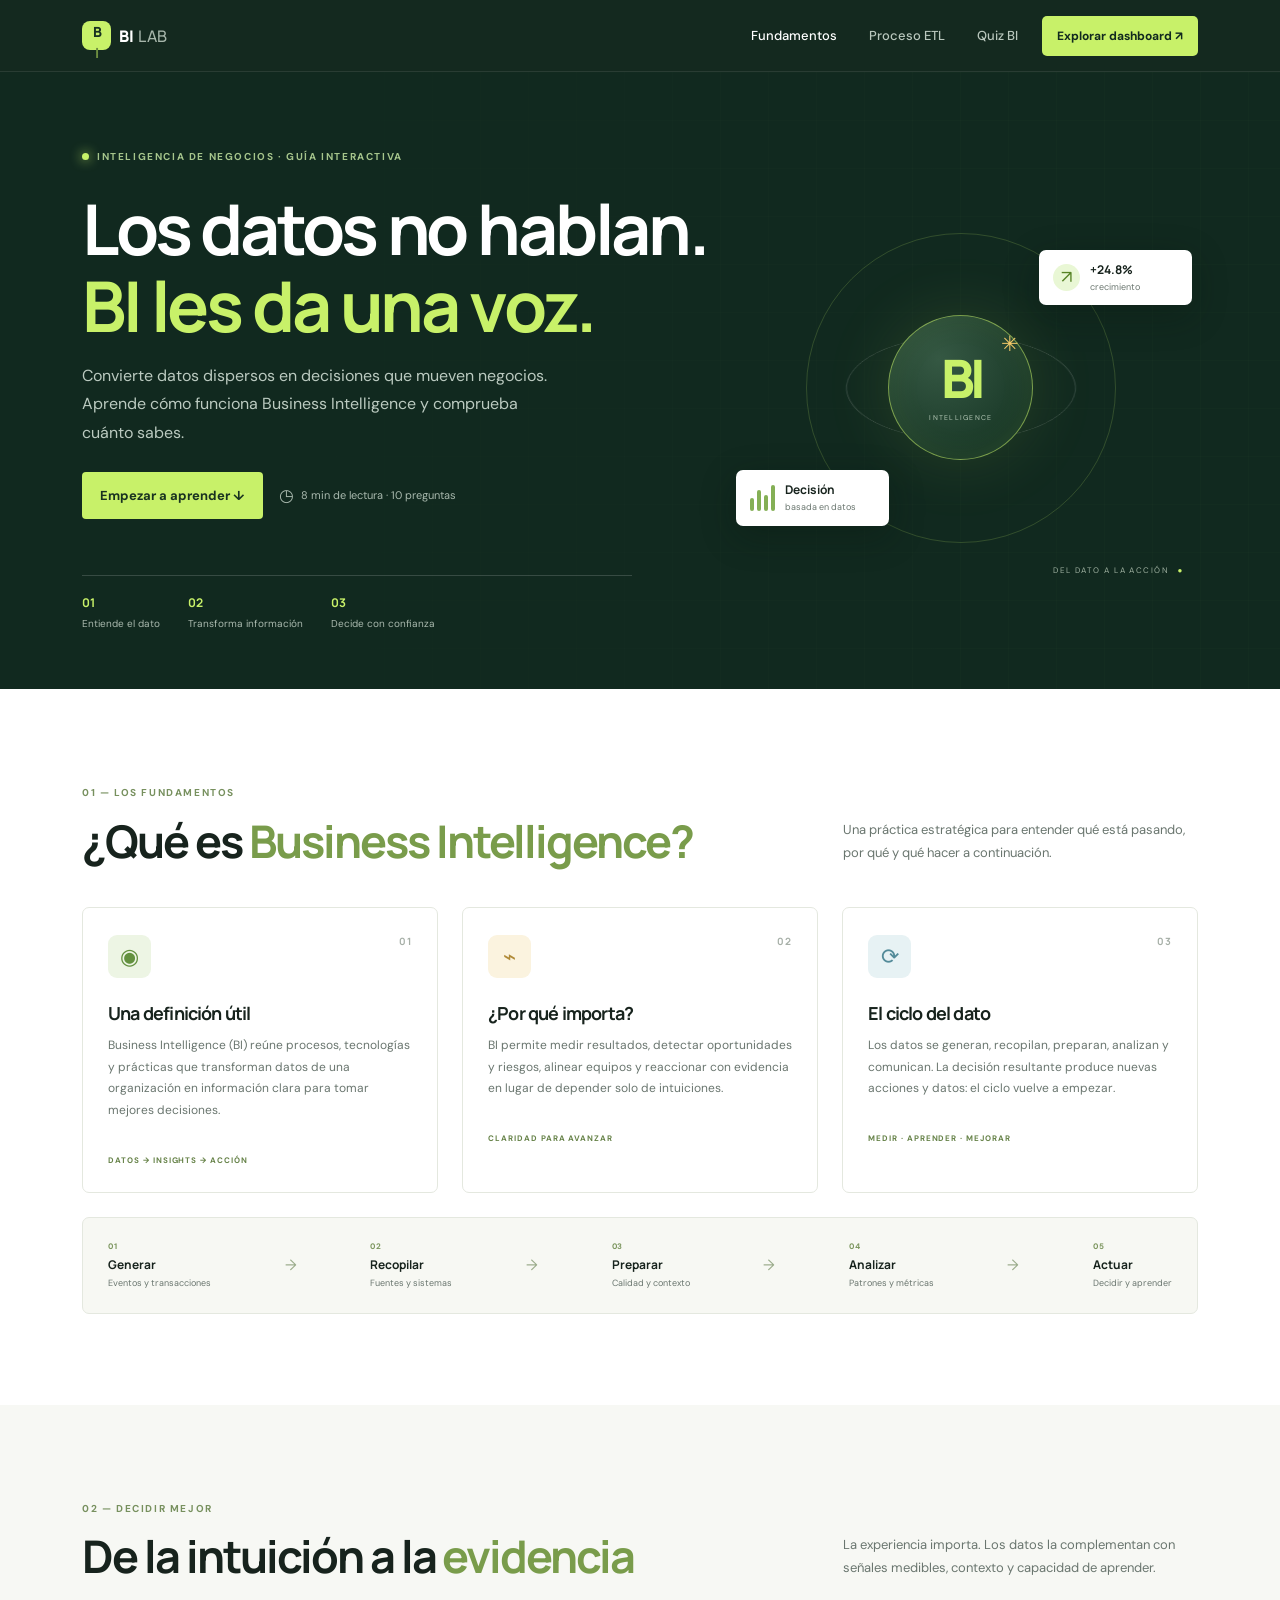
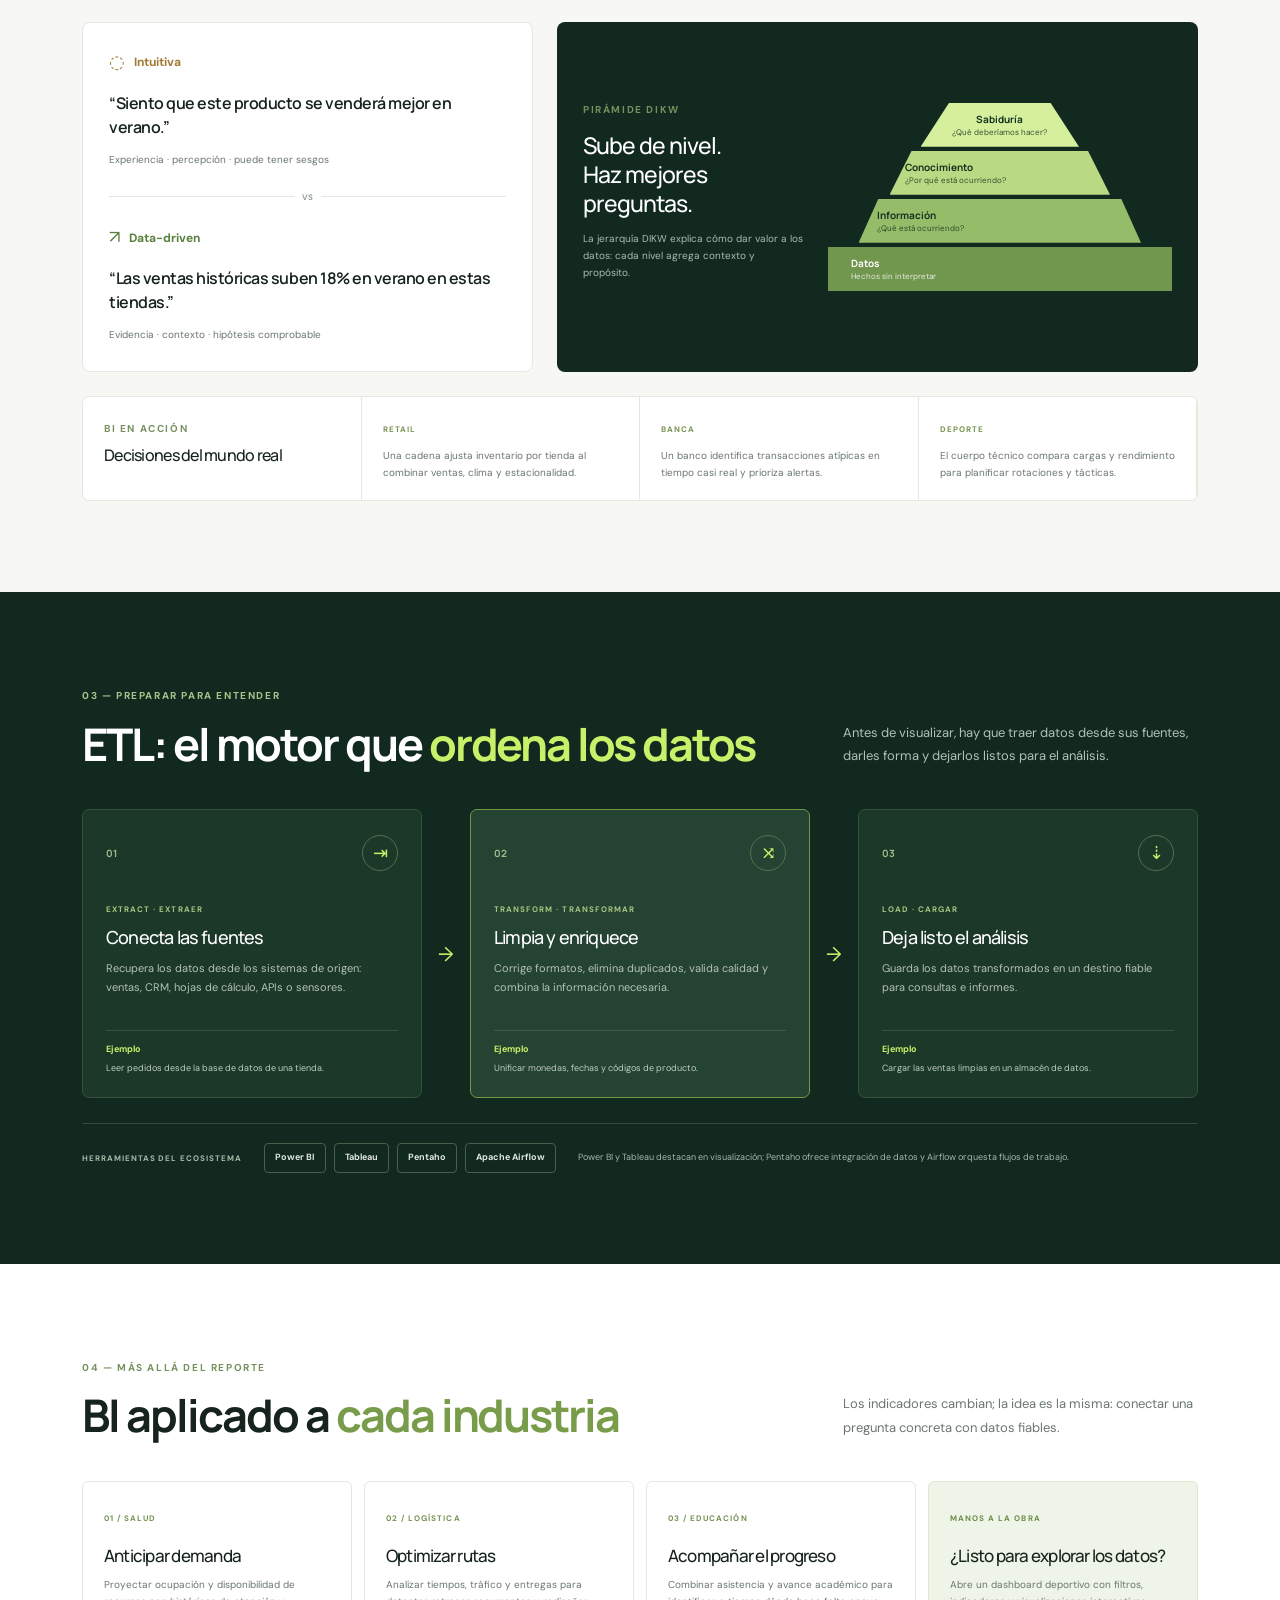
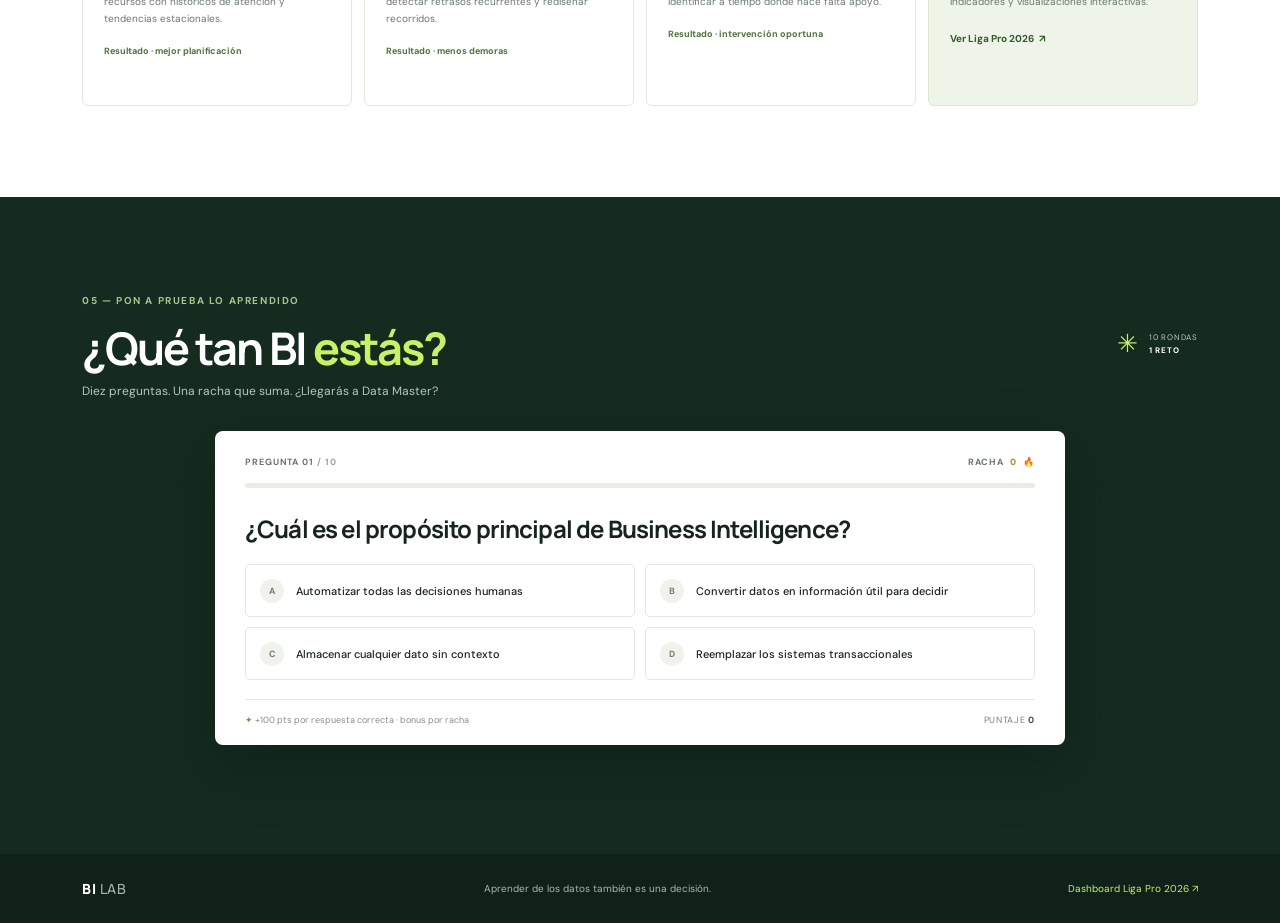
==== index.html @ dda9a50c "version 1 de mi sitio web sobre BI" ====
<!doctype html>
<html lang="es">
<head>
  <meta charset="utf-8">
  <meta name="viewport" content="width=device-width, initial-scale=1">
  <meta name="description" content="Aprende los fundamentos de Business Intelligence y pon a prueba tus conocimientos con un quiz interactivo.">
  <title>BI Lab | Aprende Business Intelligence</title>
  <link rel="preconnect" href="https://fonts.googleapis.com">
  <link rel="preconnect" href="https://fonts.gstatic.com" crossorigin>
  <link href="https://fonts.googleapis.com/css2?family=DM+Sans:wght@400;500;600;700&family=Manrope:wght@400;500;600;700;800&display=swap" rel="stylesheet">
  <link href="https://cdn.jsdelivr.net/npm/bootstrap@5.3.3/dist/css/bootstrap.min.css" rel="stylesheet">
  <link href="css/styles.css" rel="stylesheet">
</head>
<body>
  <nav class="navbar navbar-expand-lg navbar-dark site-nav sticky-top" aria-label="Navegación principal">
    <div class="container">
      <a class="navbar-brand d-flex align-items-center gap-2" href="index.html" aria-label="BI Lab, inicio">
        <span class="brand-mark" aria-hidden="true">B<span>I</span></span><span>BI<span class="brand-light"> LAB</span></span>
      </a>
      <button class="navbar-toggler" type="button" data-bs-toggle="collapse" data-bs-target="#mainNav" aria-controls="mainNav" aria-expanded="false" aria-label="Abrir menú">
        <span class="navbar-toggler-icon"></span>
      </button>
      <div class="collapse navbar-collapse" id="mainNav">
        <ul class="navbar-nav ms-auto align-items-lg-center gap-lg-3">
          <li class="nav-item"><a class="nav-link active" aria-current="page" href="index.html">Fundamentos</a></li>
          <li class="nav-item"><a class="nav-link" href="#etl">Proceso ETL</a></li>
          <li class="nav-item"><a class="nav-link" href="#quiz">Quiz BI</a></li>
          <li class="nav-item"><a class="btn btn-nav" href="dashboard.html">Explorar dashboard <span aria-hidden="true">↗</span></a></li>
        </ul>
      </div>
    </div>
  </nav>

  <main>
    <header class="hero-section">
      <div class="container hero-content">
        <div class="hero-copy">
          <span class="eyebrow"><span class="eyebrow-dot"></span> INTELIGENCIA DE NEGOCIOS · GUÍA INTERACTIVA</span>
          <h1>Los datos no hablan.<br><span>BI les da una voz.</span></h1>
          <p class="hero-lead">Convierte datos dispersos en decisiones que mueven negocios. Aprende cómo funciona Business Intelligence y comprueba cuánto sabes.</p>
          <div class="d-flex flex-wrap gap-3 align-items-center mt-4">
            <a class="btn btn-lime btn-lg" href="#fundamentos">Empezar a aprender <span aria-hidden="true">↓</span></a>
            <span class="hero-note"><span aria-hidden="true">◷</span> 8 min de lectura · 10 preguntas</span>
          </div>
          <div class="hero-stats">
            <div><strong>01</strong><span>Entiende el dato</span></div>
            <div><strong>02</strong><span>Transforma información</span></div>
            <div><strong>03</strong><span>Decide con confianza</span></div>
          </div>
        </div>
        <div class="hero-visual" aria-label="Ilustración abstracta de datos convirtiéndose en conocimiento">
          <div class="visual-orbit orbit-one"></div><div class="visual-orbit orbit-two"></div>
          <div class="visual-core"><span class="core-spark" aria-hidden="true">✳</span><strong>BI</strong><small>INTELLIGENCE</small></div>
          <div class="floating-card float-top"><span class="mini-icon">↗</span><span><b>+24.8%</b><small>crecimiento</small></span></div>
          <div class="floating-card float-bottom"><span class="signal-bars" aria-hidden="true"><i></i><i></i><i></i><i></i></span><span><b>Decisión</b><small>basada en datos</small></span></div>
          <div class="visual-caption">DEL DATO A LA ACCIÓN <span>●</span></div>
        </div>
      </div>
      <div class="hero-grid" aria-hidden="true"></div>
    </header>

    <section class="section-pad" id="fundamentos">
      <div class="container">
        <div class="section-heading">
          <div><span class="eyebrow eyebrow-dark">01 — LOS FUNDAMENTOS</span><h2>¿Qué es <span>Business Intelligence?</span></h2></div>
          <p>Una práctica estratégica para entender qué está pasando, por qué y qué hacer a continuación.</p>
        </div>
        <div class="row g-4">
          <div class="col-md-6 col-lg-4"><article class="concept-card h-100"><div class="card-number">01</div><div class="concept-icon icon-green" aria-hidden="true">◉</div><h3>Una definición útil</h3><p>Business Intelligence (BI) reúne procesos, tecnologías y prácticas que transforman datos de una organización en información clara para tomar mejores decisiones.</p><span class="card-foot">DATOS → INSIGHTS → ACCIÓN</span></article></div>
          <div class="col-md-6 col-lg-4"><article class="concept-card h-100"><div class="card-number">02</div><div class="concept-icon icon-gold" aria-hidden="true">⌁</div><h3>¿Por qué importa?</h3><p>BI permite medir resultados, detectar oportunidades y riesgos, alinear equipos y reaccionar con evidencia en lugar de depender solo de intuiciones.</p><span class="card-foot">CLARIDAD PARA AVANZAR</span></article></div>
          <div class="col-md-6 col-lg-4"><article class="concept-card h-100"><div class="card-number">03</div><div class="concept-icon icon-blue" aria-hidden="true">⟳</div><h3>El ciclo del dato</h3><p>Los datos se generan, recopilan, preparan, analizan y comunican. La decisión resultante produce nuevas acciones y datos: el ciclo vuelve a empezar.</p><span class="card-foot">MEDIR · APRENDER · MEJORAR</span></article></div>
        </div>
        <div class="data-cycle mt-4" aria-label="Ciclo de vida del dato: generar, recopilar, preparar, analizar, comunicar y actuar">
          <div class="cycle-step"><span>01</span><b>Generar</b><small>Eventos y transacciones</small></div><i aria-hidden="true">→</i>
          <div class="cycle-step"><span>02</span><b>Recopilar</b><small>Fuentes y sistemas</small></div><i aria-hidden="true">→</i>
          <div class="cycle-step"><span>03</span><b>Preparar</b><small>Calidad y contexto</small></div><i aria-hidden="true">→</i>
          <div class="cycle-step"><span>04</span><b>Analizar</b><small>Patrones y métricas</small></div><i aria-hidden="true">→</i>
          <div class="cycle-step"><span>05</span><b>Actuar</b><small>Decidir y aprender</small></div>
        </div>
      </div>
    </section>

    <section class="decision-section section-pad" id="decisiones">
      <div class="container">
        <div class="section-heading">
          <div><span class="eyebrow eyebrow-dark">02 — DECIDIR MEJOR</span><h2>De la intuición a la <span>evidencia</span></h2></div>
          <p>La experiencia importa. Los datos la complementan con señales medibles, contexto y capacidad de aprender.</p>
        </div>
        <div class="row g-4 align-items-stretch">
          <div class="col-lg-5">
            <article class="comparison-card h-100">
              <div class="comparison-row intuition"><div class="comparison-label"><span aria-hidden="true">◌</span><b>Intuitiva</b></div><p>“Siento que este producto se venderá mejor en verano.”</p><small>Experiencia · percepción · puede tener sesgos</small></div>
              <div class="comparison-divider"><span>VS</span></div>
              <div class="comparison-row driven"><div class="comparison-label"><span aria-hidden="true">↗</span><b>Data-driven</b></div><p>“Las ventas históricas suben 18% en verano en estas tiendas.”</p><small>Evidencia · contexto · hipótesis comprobable</small></div>
            </article>
          </div>
          <div class="col-lg-7">
            <article class="dikw-card h-100">
              <div class="dikw-intro"><div><span class="eyebrow eyebrow-dark">PIRÁMIDE DIKW</span><h3>Sube de nivel.<br>Haz mejores preguntas.</h3></div><p>La jerarquía DIKW explica cómo dar valor a los datos: cada nivel agrega contexto y propósito.</p></div>
              <div class="dikw-pyramid" aria-label="Pirámide DIKW: datos, información, conocimiento y sabiduría">
                <div class="pyramid-level level-wisdom"><b>Sabiduría</b><span>¿Qué deberíamos hacer?</span></div>
                <div class="pyramid-level level-knowledge"><b>Conocimiento</b><span>¿Por qué está ocurriendo?</span></div>
                <div class="pyramid-level level-information"><b>Información</b><span>¿Qué está ocurriendo?</span></div>
                <div class="pyramid-level level-data"><b>Datos</b><span>Hechos sin interpretar</span></div>
              </div>
            </article>
          </div>
        </div>
        <div class="examples-strip mt-4">
          <div class="example-title"><span class="eyebrow eyebrow-dark">BI EN ACCIÓN</span><h3>Decisiones del mundo real</h3></div>
          <article><span class="example-tag">RETAIL</span><p>Una cadena ajusta inventario por tienda al combinar ventas, clima y estacionalidad.</p></article>
          <article><span class="example-tag">BANCA</span><p>Un banco identifica transacciones atípicas en tiempo casi real y prioriza alertas.</p></article>
          <article><span class="example-tag">DEPORTE</span><p>El cuerpo técnico compara cargas y rendimiento para planificar rotaciones y tácticas.</p></article>
        </div>
      </div>
    </section>

    <section class="etl-section section-pad" id="etl">
      <div class="container">
        <div class="section-heading">
          <div><span class="eyebrow">03 — PREPARAR PARA ENTENDER</span><h2>ETL: el motor que <span>ordena los datos</span></h2></div>
          <p>Antes de visualizar, hay que traer datos desde sus fuentes, darles forma y dejarlos listos para el análisis.</p>
        </div>
        <div class="etl-flow" aria-label="Diagrama del proceso ETL: extraer, transformar y cargar">
          <article class="etl-card"><div class="etl-top"><span class="etl-index">01</span><span class="etl-symbol" aria-hidden="true">⇥</span></div><span class="etl-kicker">EXTRACT · EXTRAER</span><h3>Conecta las fuentes</h3><p>Recupera los datos desde los sistemas de origen: ventas, CRM, hojas de cálculo, APIs o sensores.</p><div class="etl-example"><b>Ejemplo</b><span>Leer pedidos desde la base de datos de una tienda.</span></div></article>
          <div class="etl-arrow" aria-hidden="true">→</div>
          <article class="etl-card etl-highlight"><div class="etl-top"><span class="etl-index">02</span><span class="etl-symbol" aria-hidden="true">⤨</span></div><span class="etl-kicker">TRANSFORM · TRANSFORMAR</span><h3>Limpia y enriquece</h3><p>Corrige formatos, elimina duplicados, valida calidad y combina la información necesaria.</p><div class="etl-example"><b>Ejemplo</b><span>Unificar monedas, fechas y códigos de producto.</span></div></article>
          <div class="etl-arrow" aria-hidden="true">→</div>
          <article class="etl-card"><div class="etl-top"><span class="etl-index">03</span><span class="etl-symbol" aria-hidden="true">⇣</span></div><span class="etl-kicker">LOAD · CARGAR</span><h3>Deja listo el análisis</h3><p>Guarda los datos transformados en un destino fiable para consultas e informes.</p><div class="etl-example"><b>Ejemplo</b><span>Cargar las ventas limpias en un almacén de datos.</span></div></article>
        </div>
        <div class="etl-tools"><span>HERRAMIENTAS DEL ECOSISTEMA</span><div><b>Power BI</b><b>Tableau</b><b>Pentaho</b><b>Apache Airflow</b></div><small>Power BI y Tableau destacan en visualización; Pentaho ofrece integración de datos y Airflow orquesta flujos de trabajo.</small></div>
      </div>
    </section>

    <section class="industry-section section-pad">
      <div class="container">
        <div class="section-heading">
          <div><span class="eyebrow eyebrow-dark">04 — MÁS ALLÁ DEL REPORTE</span><h2>BI aplicado a <span>cada industria</span></h2></div>
          <p>Los indicadores cambian; la idea es la misma: conectar una pregunta concreta con datos fiables.</p>
        </div>
        <div class="industry-grid">
          <article class="industry-card"><span>01 / SALUD</span><h3>Anticipar demanda</h3><p>Proyectar ocupación y disponibilidad de recursos con históricos de atención y tendencias estacionales.</p><b>Resultado · mejor planificación</b></article>
          <article class="industry-card"><span>02 / LOGÍSTICA</span><h3>Optimizar rutas</h3><p>Analizar tiempos, tráfico y entregas para detectar retrasos recurrentes y rediseñar recorridos.</p><b>Resultado · menos demoras</b></article>
          <article class="industry-card"><span>03 / EDUCACIÓN</span><h3>Acompañar el progreso</h3><p>Combinar asistencia y avance académico para identificar a tiempo dónde hace falta apoyo.</p><b>Resultado · intervención oportuna</b></article>
          <article class="industry-card industry-cta"><span>MANOS A LA OBRA</span><h3>¿Listo para explorar los datos?</h3><p>Abre un dashboard deportivo con filtros, indicadores y visualizaciones interactivas.</p><a href="dashboard.html">Ver Liga Pro 2026 <span aria-hidden="true">↗</span></a></article>
        </div>
      </div>
    </section>

    <section class="quiz-section section-pad" id="quiz">
      <div class="container">
        <div class="quiz-heading">
          <div><span class="eyebrow">05 — PON A PRUEBA LO APRENDIDO</span><h2>¿Qué tan BI <span>estás?</span></h2><p>Diez preguntas. Una racha que suma. ¿Llegarás a Data Master?</p></div>
          <div class="quiz-meta"><span class="quiz-meta-icon" aria-hidden="true">✳</span><span>10 RONDAS<br><b>1 RETO</b></span></div>
        </div>
        <div class="quiz-shell">
          <div class="quiz-topline"><span id="quiz-step-label">PREGUNTA 01 <span>/ 10</span></span><span class="streak-label" aria-live="polite">RACHA <b id="streak-count">0</b> <span aria-hidden="true">🔥</span></span></div>
          <div class="progress quiz-progress" role="progressbar" aria-label="Progreso del cuestionario" aria-valuemin="0" aria-valuemax="10" aria-valuenow="0"><div id="quiz-progress-bar" class="progress-bar"></div></div>
          <div id="quiz-stage" aria-live="polite"></div>
          <div id="quiz-feedback" class="quiz-feedback" aria-live="polite"></div>
          <div class="quiz-footer"><span><span aria-hidden="true">✦</span> +100 pts por respuesta correcta · bonus por racha</span><span id="quiz-score">PUNTAJE <b>0</b></span></div>
        </div>
        <div class="best-score" id="best-score" aria-live="polite"></div>
      </div>
    </section>
  </main>

  <footer class="site-footer"><div class="container d-flex flex-column flex-md-row justify-content-between align-items-md-center gap-3"><a class="footer-brand" href="index.html">BI<span> LAB</span></a><p>Aprender de los datos también es una decisión.</p><a href="dashboard.html">Dashboard Liga Pro 2026 <span aria-hidden="true">↗</span></a></div></footer>
  <script src="https://cdn.jsdelivr.net/npm/bootstrap@5.3.3/dist/js/bootstrap.bundle.min.js"></script>
  <script src="js/quiz.js"></script>
</body>
</html>
---- css/styles.css ----
:root{--ink:#17231d;--muted:#6a766f;--paper:#f7f8f3;--lime:#c8f169;--green:#1c4934;--green-dark:#11291f;--gold:#eabf65;--blue:#80b7c4;--line:#e4e8df;--font-head:"Manrope",sans-serif;--font-body:"DM Sans",sans-serif}
*{box-sizing:border-box}
html{scroll-behavior:smooth;scroll-padding-top:82px}
body{font-family:var(--font-body);color:var(--ink);background:#fff;font-size:15px}
h1,h2,h3,h4,.navbar-brand{font-family:var(--font-head);letter-spacing:-.045em}
a{color:inherit}
.site-nav{background:#14291f;min-height:72px;border-bottom:1px solid rgba(255,255,255,.09)}
.navbar-brand{font-weight:800;font-size:16px;letter-spacing:.025em;color:#fff!important}
.brand-light,.footer-brand span{color:#a6b5aa;font-weight:500}
.brand-mark{height:29px;width:29px;background:var(--lime);color:#183321;display:inline-grid;place-items:center;border-radius:8px;font-weight:800;font-size:14px;letter-spacing:-.08em}
.brand-mark span{color:#6d8d40}
.navbar-nav .nav-link{color:#b9c7bd;font-size:13px;font-weight:500}
.navbar-nav .nav-link:hover,.navbar-nav .nav-link.active{color:#fff}
.btn-nav{color:var(--green-dark);background:var(--lime);font-size:12px;font-weight:700;border-radius:5px;padding:10px 14px}
.btn-nav:hover,.btn-lime:hover{background:#d5fa89;color:var(--green-dark)}
.hero-section{position:relative;overflow:hidden;background:var(--green-dark);color:#fff;min-height:590px;display:flex;align-items:center}
.hero-grid{position:absolute;inset:0;opacity:.2;background-image:linear-gradient(rgba(198,237,143,.08) 1px,transparent 1px),linear-gradient(90deg,rgba(198,237,143,.08) 1px,transparent 1px);background-size:48px 48px;mask-image:linear-gradient(90deg,transparent 10%,#000 75%)}
.hero-content{position:relative;z-index:1;display:grid;grid-template-columns:1.15fr .85fr;align-items:center;padding-top:72px;padding-bottom:58px}
.hero-copy{max-width:650px}.eyebrow{font-size:10px;letter-spacing:.16em;font-weight:700;color:#a6c58c;display:inline-flex;align-items:center;gap:8px}
.eyebrow-dot{width:7px;height:7px;border-radius:50%;background:var(--lime);box-shadow:0 0 12px var(--lime)}
.hero-copy h1{font-size:clamp(42px,5.6vw,70px);line-height:1.1;font-weight:700;margin:23px 0 18px}
.hero-copy h1 span,.section-heading h2 span,.quiz-heading h2 span{color:var(--lime)}
.hero-lead{color:#bbcac0;line-height:1.8;max-width:490px;font-size:16px}
.btn-lime{background:var(--lime);color:#193220;font-weight:700;border:0;border-radius:4px;font-size:13px;padding:14px 18px}
.hero-note{font-size:11px;color:#a9b9ae}.hero-note span{font-size:17px;vertical-align:middle;margin-right:4px}
.hero-stats{display:flex;gap:28px;margin-top:56px;padding-top:18px;border-top:1px solid rgba(255,255,255,.16);max-width:550px}
.hero-stats div{display:flex;flex-direction:column;gap:5px}.hero-stats strong{font:700 12px var(--font-head);color:var(--lime)}.hero-stats span{font-size:10px;color:#aab9ae}
.hero-visual{height:390px;position:relative;display:grid;place-items:center}
.visual-orbit{position:absolute;border:1px solid rgba(198,241,105,.18);border-radius:50%;width:310px;height:310px}
.orbit-two{width:230px;height:230px;border-color:rgba(255,255,255,.16);transform:rotateX(63deg) rotate(-25deg)}
.visual-core{width:145px;height:145px;border-radius:50%;background:radial-gradient(circle at 35% 30%,#355843,#1a3928 72%);border:1px solid rgba(200,241,105,.55);box-shadow:0 0 70px rgba(200,241,105,.12),inset 0 0 32px rgba(200,241,105,.08);display:flex;flex-direction:column;align-items:center;justify-content:center;position:relative}
.visual-core strong{font:800 53px var(--font-head);letter-spacing:-.1em;color:var(--lime);line-height:1}
.visual-core small{font-size:7px;letter-spacing:.18em;color:#b5c9b7;margin-top:8px}
.core-spark{position:absolute;font-size:21px;color:#f4ca69;right:13px;top:13px}
.floating-card{position:absolute;z-index:1;background:#fff;color:var(--ink);padding:11px 14px;border-radius:7px;display:flex;align-items:center;gap:10px;box-shadow:0 10px 35px #09170f55;min-width:153px}
.float-top{top:57px;right:6px}.float-bottom{bottom:57px;left:12px}.floating-card b,.floating-card small{display:block}.floating-card b{font:700 12px var(--font-head)}.floating-card small{font-size:9px;color:var(--muted);margin-top:3px}
.mini-icon{width:27px;height:27px;border-radius:50%;background:#e9f7d5;color:#568325;display:grid;place-items:center;font-size:18px}.signal-bars{display:flex;height:26px;align-items:end;gap:3px}.signal-bars i{width:4px;border-radius:2px;background:#84af55;height:50%}.signal-bars i:nth-child(2){height:80%}.signal-bars i:nth-child(3){height:60%}.signal-bars i:nth-child(4){height:100%}
.visual-caption{position:absolute;bottom:7px;right:3%;font-size:8px;letter-spacing:.18em;color:#9daf9f}.visual-caption span{color:var(--lime);margin-left:5px}
.section-pad{padding:91px 0}
.section-heading{display:flex;justify-content:space-between;align-items:end;gap:25px;margin-bottom:39px}
.eyebrow-dark{color:#77905e}
.section-heading h2,.quiz-heading h2{font-size:clamp(31px,4vw,45px);font-weight:700;line-height:1.17;margin:12px 0 0}
.section-heading h2 span{color:#799c4b}
.section-heading>p{color:var(--muted);font-size:13px;line-height:1.8;max-width:355px;margin:0 0 3px}
.concept-card{position:relative;padding:27px 25px 23px;border:1px solid var(--line);border-radius:7px;background:#fff;transition:transform .2s,box-shadow .2s}
.concept-card:hover{transform:translateY(-3px);box-shadow:0 14px 32px #2435230d}
.card-number{position:absolute;top:26px;right:25px;font:700 10px var(--font-head);color:#a6afa7;letter-spacing:.08em}
.concept-icon{display:grid;place-items:center;width:43px;height:43px;border-radius:9px;font-size:22px;margin-bottom:25px}
.icon-green{background:#edf5e4;color:#63913f}.icon-gold{background:#fbf3df;color:#b08a38}.icon-blue{background:#e7f2f4;color:#538b99}
.concept-card h3{font-size:18px;font-weight:700;margin-bottom:11px}.concept-card p{font-size:12px;color:var(--muted);line-height:1.8;margin:0 0 25px}
.card-foot{font-size:8px;letter-spacing:.12em;font-weight:700;color:#668248}
.data-cycle{display:flex;align-items:center;justify-content:space-between;padding:22px 25px;background:var(--paper);border:1px solid var(--line);border-radius:7px;gap:10px}
.cycle-step{display:flex;flex-direction:column;gap:4px}.cycle-step span{font-size:8px;letter-spacing:.12em;color:#7b955d;font-weight:700}.cycle-step b{font:700 12px var(--font-head)}.cycle-step small{font-size:9px;color:var(--muted)}.data-cycle>i{font-style:normal;color:#9aab8a}
.decision-section{background:#f7f8f4}
.comparison-card{border-radius:8px;background:#fff;border:1px solid var(--line);padding:26px}
.comparison-row p{font:600 16px/1.5 var(--font-head);letter-spacing:-.03em;margin:15px 0 8px}
.comparison-row small{font-size:10px;color:var(--muted)}
.comparison-label{display:flex;gap:9px;align-items:center;font-size:12px}.comparison-label span{font-size:18px}.intuition .comparison-label{color:#a17b34}.driven .comparison-label{color:#59813d}
.comparison-divider{height:1px;background:var(--line);position:relative;margin:27px 0}.comparison-divider span{position:absolute;left:50%;top:50%;transform:translate(-50%,-50%);padding:5px 8px;background:#fff;color:#939e94;font-size:8px;font-weight:700}
.dikw-card{padding:26px;background:var(--green-dark);color:#fff;border-radius:8px;display:grid;grid-template-columns:.8fr 1.2fr;gap:15px;align-items:center}
.dikw-intro h3{font-size:23px;line-height:1.25;margin:12px 0}.dikw-intro p{font-size:10px;line-height:1.7;color:#adbbb0;max-width:220px}
.dikw-pyramid{display:flex;flex-direction:column;align-items:center;gap:4px}
.pyramid-level{height:44px;display:flex;flex-direction:column;justify-content:center;padding-left:14px;color:#183121;position:relative;overflow:hidden}
.pyramid-level b{font:700 10px var(--font-head)}.pyramid-level span{font-size:8px;opacity:.82}
.level-wisdom{width:46%;background:#d5ef9c;clip-path:polygon(18% 0,82% 0,100% 100%,0 100%);padding-left:0;text-align:center}
.level-knowledge{width:64%;background:#b9d982;clip-path:polygon(10% 0,90% 0,100% 100%,0 100%);padding-left:15px}
.level-information{width:82%;background:#95bd69;clip-path:polygon(7% 0,93% 0,100% 100%,0 100%);padding-left:18px}
.level-data{width:100%;background:#71964e;padding-left:23px;color:#fff}
.examples-strip{display:grid;grid-template-columns:1fr 1fr 1fr 1fr;background:#fff;border:1px solid var(--line);border-radius:7px;overflow:hidden}
.example-title,.examples-strip article{padding:19px 21px;border-right:1px solid var(--line)}.example-title h3{font-size:16px;margin:8px 0 0}
.example-tag{font-size:8px;letter-spacing:.13em;font-weight:700;color:#78934f}.examples-strip article p{font-size:10px;line-height:1.65;color:var(--muted);margin:10px 0 0}
.etl-section{background:var(--green-dark);color:#fff}.etl-section .section-heading>p{color:#b2c0b6}.etl-section .section-heading h2 span{color:var(--lime)}
.etl-flow{display:grid;grid-template-columns:1fr auto 1fr auto 1fr;align-items:center;gap:16px}
.etl-card{padding:25px 23px 22px;background:#1b3828;border:1px solid #36513b;border-radius:7px;min-height:283px}
.etl-highlight{background:#244332;border-color:#769746}.etl-top{display:flex;justify-content:space-between;align-items:center;margin-bottom:25px}.etl-index{font:700 10px var(--font-head);color:#a4bc8e}.etl-symbol{width:36px;height:36px;border:1px solid #58704f;border-radius:50%;display:grid;place-items:center;color:var(--lime);font-size:18px}
.etl-kicker{font-size:8px;letter-spacing:.13em;color:#a8c681;font-weight:700}.etl-card h3{font-size:18px;margin:8px 0 11px}.etl-card p{font-size:11px;line-height:1.7;color:#b4c1b7;min-height:55px}.etl-example{display:flex;flex-direction:column;gap:5px;padding-top:12px;border-top:1px solid #ffffff20;font-size:9px;color:#c0cdc2}.etl-example b{color:var(--lime)}
.etl-arrow{color:var(--lime);font-size:20px}.etl-tools{margin-top:25px;border-top:1px solid #ffffff26;padding-top:19px;display:flex;align-items:center;gap:22px;flex-wrap:wrap}.etl-tools>span{font-size:8px;letter-spacing:.12em;color:#a8bcaa;font-weight:700}.etl-tools div{display:flex;gap:8px;flex-wrap:wrap}.etl-tools b{font-size:9px;padding:7px 10px;border:1px solid #47604c;border-radius:4px;color:#e1e9df}.etl-tools small{font-size:9px;color:#a8b7aa}
.industry-section{background:#fff}
.industry-grid{display:grid;grid-template-columns:repeat(4,1fr);gap:12px}
.industry-card{padding:23px 21px;border:1px solid var(--line);border-radius:6px;min-height:225px}
.industry-card>span{font-size:8px;letter-spacing:.13em;font-weight:700;color:#779254}.industry-card h3{font-size:17px;margin:18px 0 10px}.industry-card p{font-size:10px;line-height:1.7;color:var(--muted)}.industry-card>b{font-size:9px;color:#50723a;display:block;margin-top:18px}
.industry-cta{background:#eef4e7;border-color:#dce8cf}.industry-cta>span{color:#6c8d48}.industry-cta a{font-size:10px;font-weight:700;color:#355a2c;text-decoration:none}.industry-cta a span{margin-left:3px}
.quiz-section{background:#152b20;color:#fff}
.quiz-heading{display:flex;justify-content:space-between;align-items:center;margin-bottom:31px}.quiz-heading h2{margin:11px 0 8px}.quiz-heading p{font-size:12px;color:#b7c6bc;margin:0}.quiz-meta{display:flex;align-items:center;gap:10px;color:#b9c8bd;font-size:8px;letter-spacing:.1em;line-height:1.6}.quiz-meta b{color:#fff}.quiz-meta-icon{font-size:25px;color:var(--lime)}
.quiz-shell{background:#fff;color:var(--ink);max-width:850px;margin:auto;padding:25px 30px 17px;border-radius:8px;box-shadow:0 20px 60px #07180f55}
.quiz-topline{display:flex;justify-content:space-between;align-items:center;font-size:9px;letter-spacing:.1em;font-weight:700;color:#68766a}.quiz-topline>span:first-child span{color:#9ba59d}
.streak-label{display:flex;gap:6px;align-items:center}.streak-label b{color:#bc8a2d}.streak-pop{animation:streak-pop .35s ease}
.quiz-progress{height:5px;margin:13px 0 25px;background:#e9eee5;border-radius:6px}.quiz-progress .progress-bar{background:#83a957;transition:width .5s ease}
.question-text{font:700 clamp(19px,3vw,24px)/1.35 var(--font-head);letter-spacing:-.035em;margin-bottom:19px}
.quiz-options{display:grid;grid-template-columns:1fr 1fr;gap:10px}
.quiz-option{display:flex;align-items:center;gap:12px;text-align:left;padding:13px 14px;border:1px solid #e2e8df;border-radius:5px;background:#fff;color:var(--ink);font:500 11px var(--font-body);transition:all .18s;min-height:53px}
.quiz-option:hover:not(:disabled){border-color:#92b36d;background:#f7faef}.option-letter{height:24px;width:24px;flex:none;border-radius:50%;display:grid;place-items:center;background:#f0f3ed;color:#708069;font-size:9px;font-weight:700}
.quiz-option.correct{border-color:#6da457;background:#edf7e7;color:#315d31}.quiz-option.correct .option-letter{background:#d8edcc;color:#426e39}.quiz-option.incorrect{border-color:#d67872;background:#fff1ef;color:#8e3833}.quiz-option.incorrect .option-letter{background:#f7deda;color:#9d4e45}.quiz-option:disabled{cursor:default}
.quiz-feedback{min-height:0;margin-top:0;font-size:11px;line-height:1.55}.quiz-feedback:not(:empty){padding:11px 13px;margin-top:15px;border-radius:4px;background:#eff6e9;color:#426438}.quiz-feedback.is-wrong{background:#fff1ef;color:#91453e}.quiz-feedback strong{font-weight:700}
.quiz-footer{border-top:1px solid var(--line);margin-top:19px;padding-top:14px;display:flex;justify-content:space-between;gap:12px;font-size:9px;color:#859087}.quiz-footer>span:first-child span{color:#78994d}.quiz-footer #quiz-score{letter-spacing:.08em;color:#768076}.quiz-footer #quiz-score b{color:#34583b}
.best-score{text-align:center;color:#b8c6ba;font-size:10px;margin-top:18px}.best-score strong{color:var(--lime)}
.quiz-result{text-align:center;padding:18px 0 22px}.result-mark{width:70px;height:70px;border-radius:50%;display:grid;place-items:center;margin:0 auto 16px;background:#eff6e9;color:#688b42;font:800 26px var(--font-head)}.quiz-result h3{font-size:26px;margin-bottom:7px}.quiz-result p{font-size:12px;color:var(--muted)}.result-points{font:800 43px var(--font-head);color:#547b39;margin:15px 0 2px}.result-badge{display:inline-block;background:#eff5e8;color:#4c7033;font-size:10px;font-weight:700;padding:8px 13px;border-radius:20px;margin:8px 0 19px}.retry-button{border:0;background:#1b4933;color:#fff;padding:12px 18px;border-radius:4px;font-size:11px;font-weight:700}.retry-button:hover{background:#2b6244}
@keyframes streak-pop{50%{transform:scale(1.35);color:#f0a832}}
.site-footer{background:#0f2118;color:#aab8ae;padding:25px 0;font-size:10px}.footer-brand{font:800 14px var(--font-head);letter-spacing:.04em;text-decoration:none;color:#fff}.site-footer p{margin:0}.site-footer a:last-child{text-decoration:none;color:var(--lime)}
@media(max-width:991.98px){.hero-content{grid-template-columns:1.1fr .9fr}.hero-visual{transform:scale(.9)}.etl-flow{gap:9px}.etl-card{padding:20px 16px}.industry-grid{grid-template-columns:repeat(2,1fr)}}
@media(max-width:767.98px){.hero-section{min-height:unset}.hero-content{grid-template-columns:1fr;padding-top:65px;padding-bottom:30px}.hero-visual{height:300px;transform:scale(.85);margin-top:5px}.hero-stats{margin-top:35px;gap:18px}.hero-stats span{max-width:88px;line-height:1.5}.section-pad{padding:65px 0}.section-heading{display:block;margin-bottom:27px}.section-heading>p{margin-top:14px}.data-cycle{flex-wrap:wrap;justify-content:flex-start;gap:14px;padding:18px}.cycle-step{width:27%}.data-cycle>i{display:none}.dikw-card{grid-template-columns:1fr}.dikw-intro p{max-width:none}.dikw-pyramid{padding:8px 0}.examples-strip{grid-template-columns:1fr 1fr}.example-title,.examples-strip article{border-bottom:1px solid var(--line)}.etl-flow{grid-template-columns:1fr}.etl-card{min-height:unset}.etl-card p{min-height:unset}.etl-arrow{transform:rotate(90deg);justify-self:center}.etl-tools{align-items:flex-start;flex-direction:column;gap:12px}.quiz-shell{padding:22px 18px 15px}.quiz-options{grid-template-columns:1fr}.quiz-footer{font-size:8px}.quiz-heading{align-items:flex-start}.quiz-meta{padding-top:4px}}
@media(max-width:480px){.hero-copy h1{font-size:43px}.hero-stats{gap:13px}.hero-stats span{font-size:9px}.hero-visual{margin-left:-10px;margin-right:-10px;transform:scale(.78)}.industry-grid{grid-template-columns:1fr}.industry-card{min-height:unset}.examples-strip{grid-template-columns:1fr}.example-title,.examples-strip article{border-right:0}.quiz-meta{font-size:7px}.quiz-meta-icon{font-size:20px}.quiz-footer{flex-direction:column}.cycle-step{width:42%}}
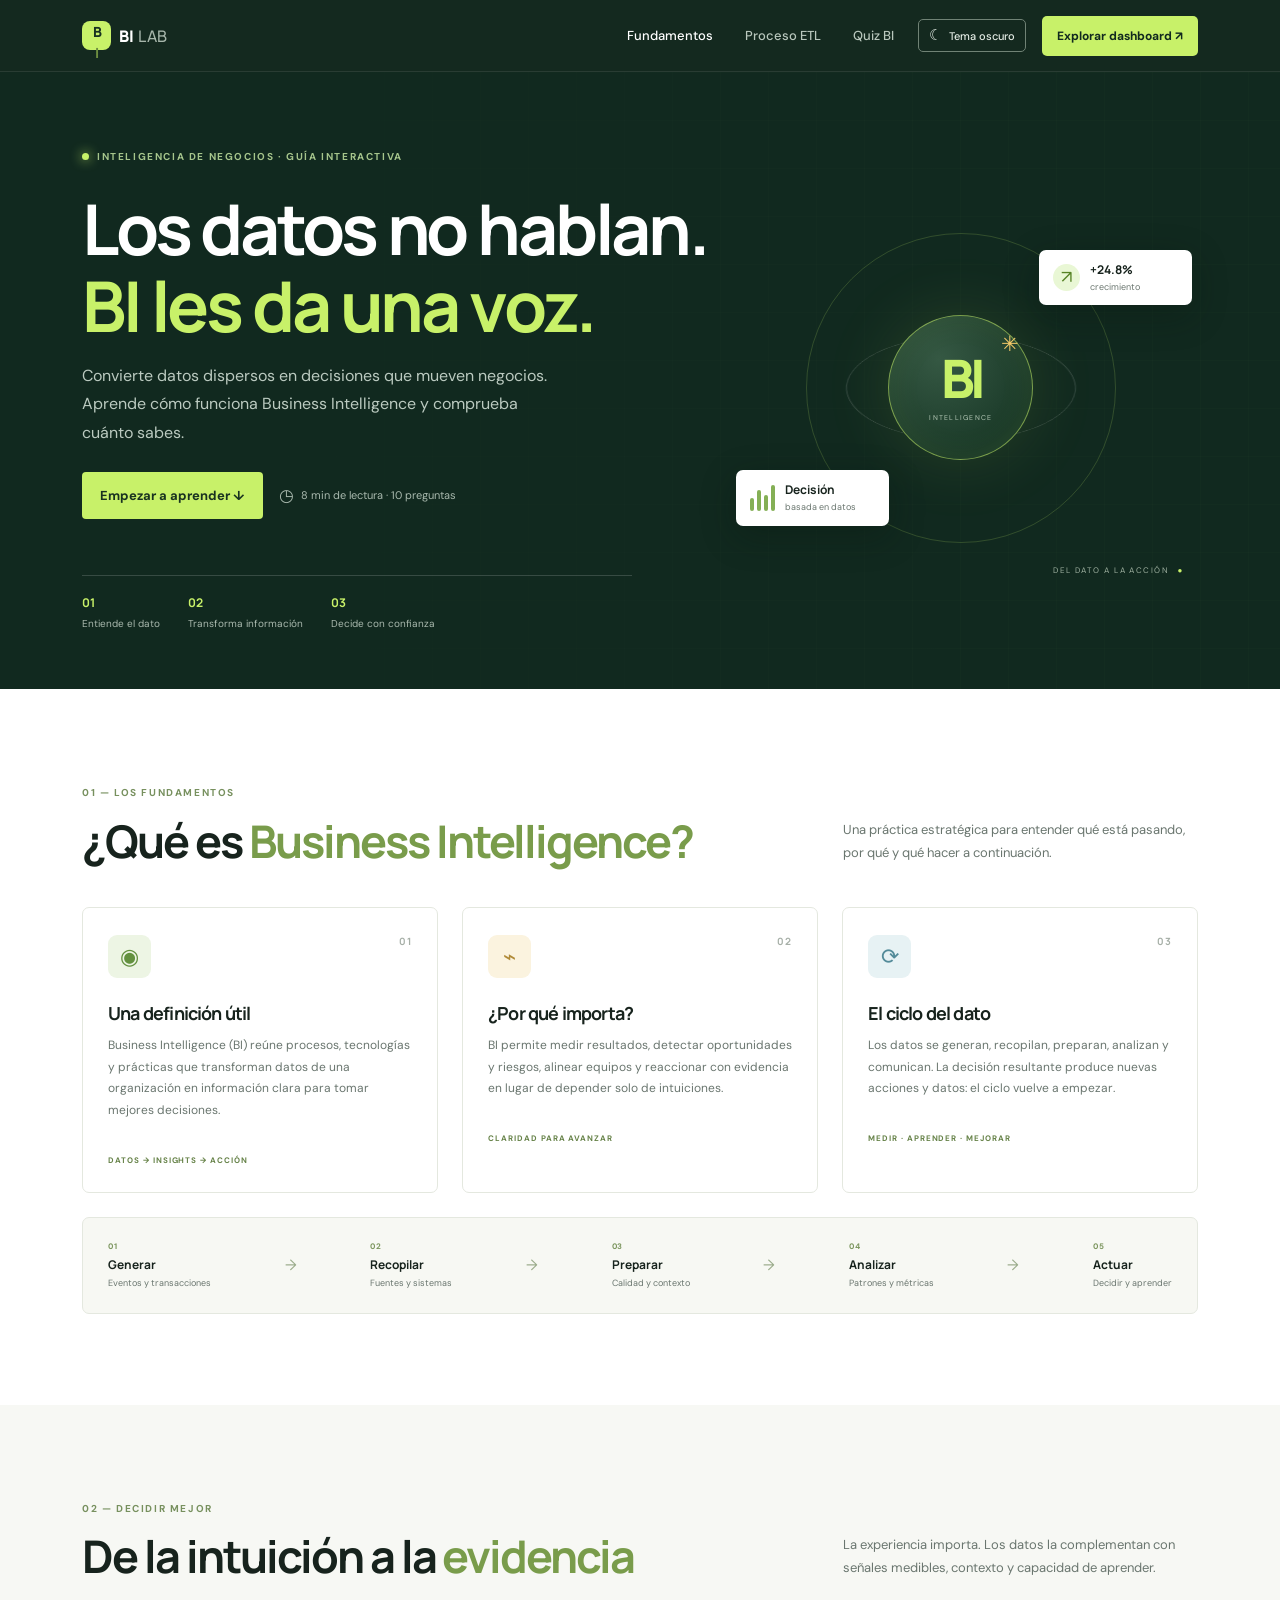
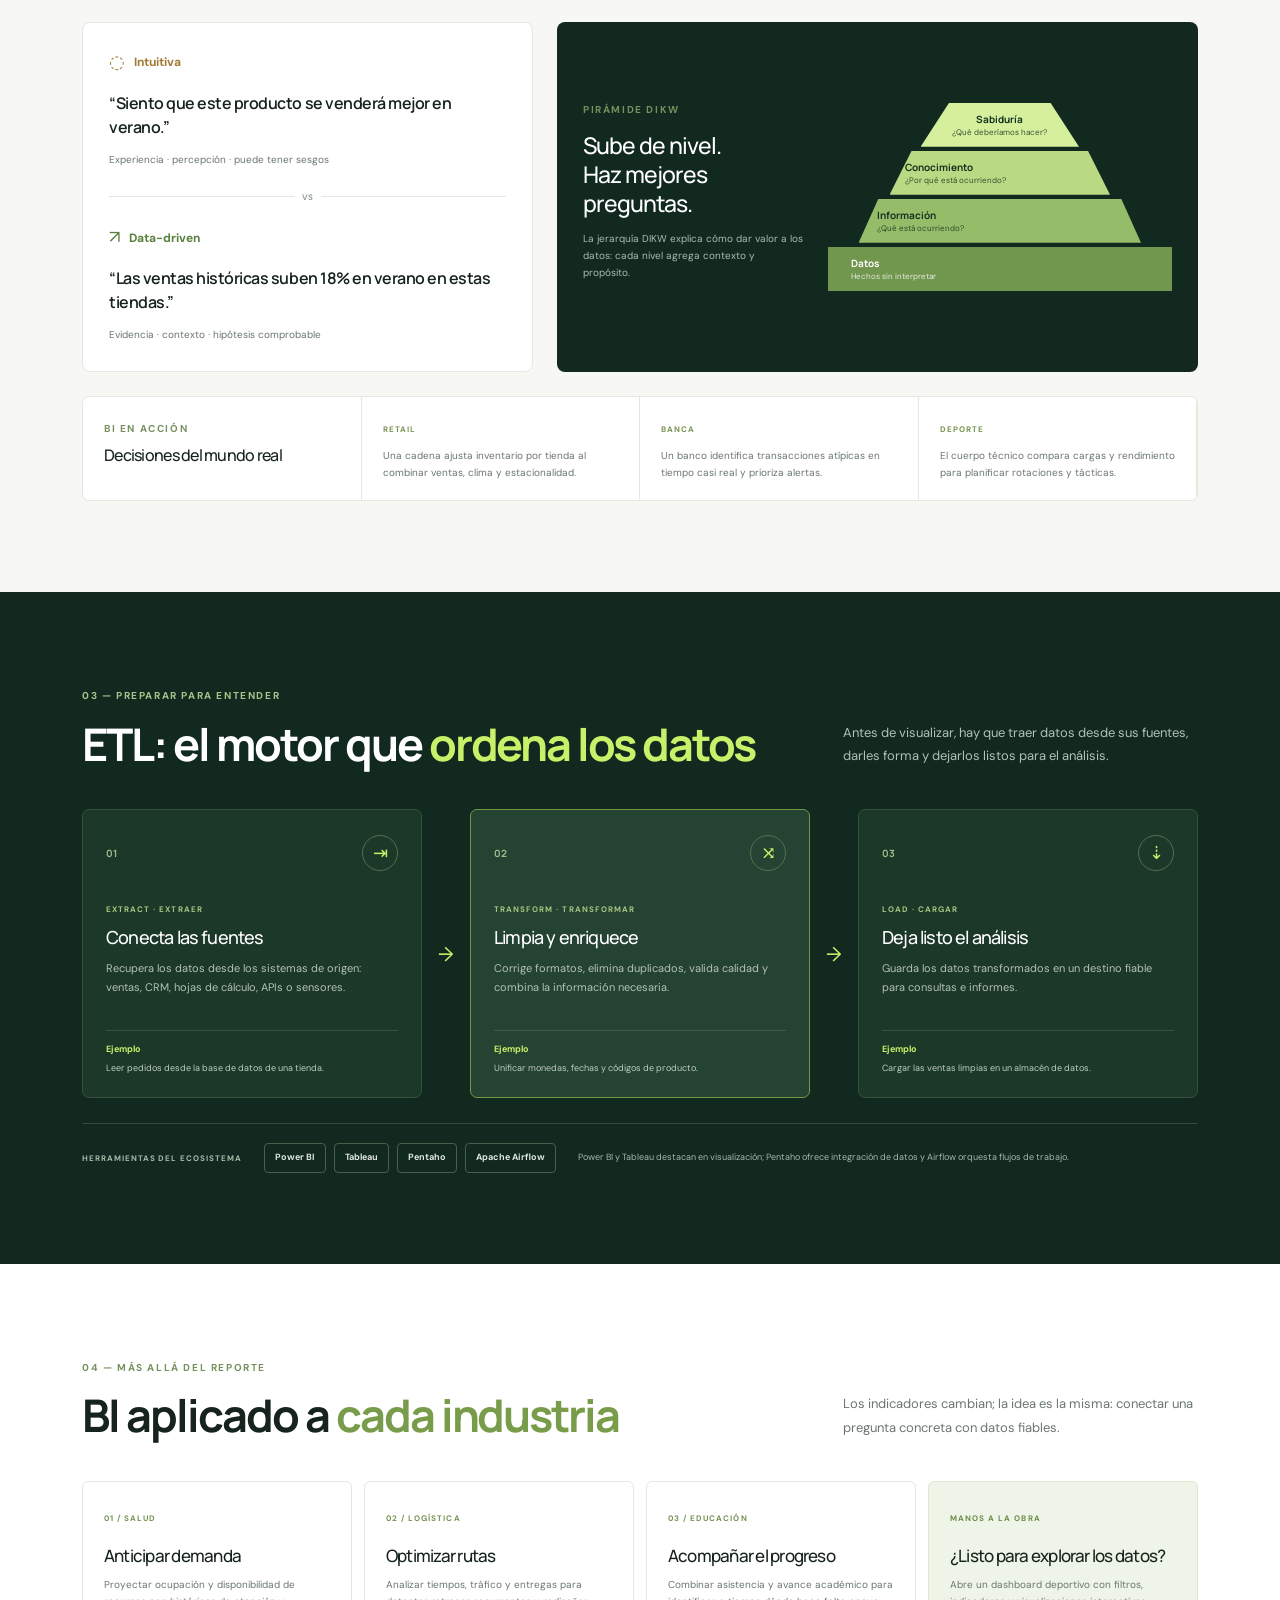
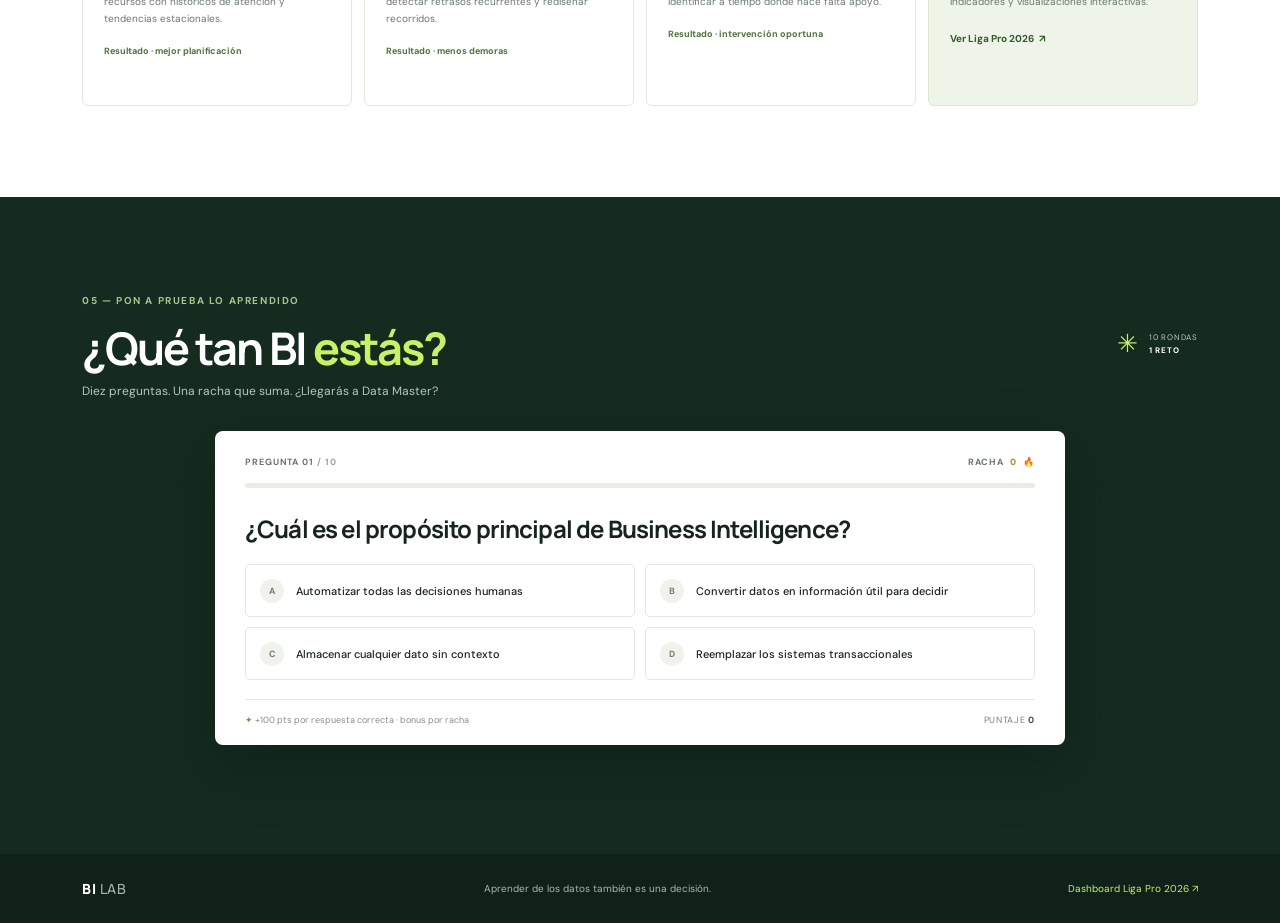
==== commit 4010842c: "incluyendo un sector de tema inluyendo botones de cambios en dashboard" ====
--- a/index.html
+++ b/index.html
@@ -25,6 +25,7 @@
           <li class="nav-item"><a class="nav-link active" aria-current="page" href="index.html">Fundamentos</a></li>
           <li class="nav-item"><a class="nav-link" href="#etl">Proceso ETL</a></li>
           <li class="nav-item"><a class="nav-link" href="#quiz">Quiz BI</a></li>
+          <li class="nav-item"><button class="theme-toggle" type="button" aria-label="Cambiar a tema oscuro" aria-pressed="false"><span class="theme-toggle-icon" aria-hidden="true">☾</span><span class="theme-toggle-label">Tema oscuro</span></button></li>
           <li class="nav-item"><a class="btn btn-nav" href="dashboard.html">Explorar dashboard <span aria-hidden="true">↗</span></a></li>
         </ul>
       </div>
@@ -167,6 +168,7 @@
 
   <footer class="site-footer"><div class="container d-flex flex-column flex-md-row justify-content-between align-items-md-center gap-3"><a class="footer-brand" href="index.html">BI<span> LAB</span></a><p>Aprender de los datos también es una decisión.</p><a href="dashboard.html">Dashboard Liga Pro 2026 <span aria-hidden="true">↗</span></a></div></footer>
   <script src="https://cdn.jsdelivr.net/npm/bootstrap@5.3.3/dist/js/bootstrap.bundle.min.js"></script>
+  <script src="js/theme.js"></script>
   <script src="js/quiz.js"></script>
 </body>
 </html>
--- a/css/styles.css
+++ b/css/styles.css
@@ -5,6 +5,10 @@
 h1,h2,h3,h4,.navbar-brand{font-family:var(--font-head);letter-spacing:-.045em}
 a{color:inherit}
 .site-nav{background:#14291f;min-height:72px;border-bottom:1px solid rgba(255,255,255,.09)}
+.theme-toggle{display:inline-flex;align-items:center;gap:7px;border:1px solid #708275;border-radius:5px;padding:8px 10px;background:transparent;color:#e4ece5;font:500 11px var(--font-body);white-space:nowrap;cursor:pointer}
+.theme-toggle:hover{border-color:var(--lime);color:var(--lime)}
+.theme-toggle:focus-visible{outline:2px solid var(--lime);outline-offset:2px}
+.theme-toggle-icon{font-size:15px;line-height:1}
 .navbar-brand{font-weight:800;font-size:16px;letter-spacing:.025em;color:#fff!important}
 .brand-light,.footer-brand span{color:#a6b5aa;font-weight:500}
 .brand-mark{height:29px;width:29px;background:var(--lime);color:#183321;display:inline-grid;place-items:center;border-radius:8px;font-weight:800;font-size:14px;letter-spacing:-.08em}
@@ -100,3 +104,26 @@
 @media(max-width:991.98px){.hero-content{grid-template-columns:1.1fr .9fr}.hero-visual{transform:scale(.9)}.etl-flow{gap:9px}.etl-card{padding:20px 16px}.industry-grid{grid-template-columns:repeat(2,1fr)}}
 @media(max-width:767.98px){.hero-section{min-height:unset}.hero-content{grid-template-columns:1fr;padding-top:65px;padding-bottom:30px}.hero-visual{height:300px;transform:scale(.85);margin-top:5px}.hero-stats{margin-top:35px;gap:18px}.hero-stats span{max-width:88px;line-height:1.5}.section-pad{padding:65px 0}.section-heading{display:block;margin-bottom:27px}.section-heading>p{margin-top:14px}.data-cycle{flex-wrap:wrap;justify-content:flex-start;gap:14px;padding:18px}.cycle-step{width:27%}.data-cycle>i{display:none}.dikw-card{grid-template-columns:1fr}.dikw-intro p{max-width:none}.dikw-pyramid{padding:8px 0}.examples-strip{grid-template-columns:1fr 1fr}.example-title,.examples-strip article{border-bottom:1px solid var(--line)}.etl-flow{grid-template-columns:1fr}.etl-card{min-height:unset}.etl-card p{min-height:unset}.etl-arrow{transform:rotate(90deg);justify-self:center}.etl-tools{align-items:flex-start;flex-direction:column;gap:12px}.quiz-shell{padding:22px 18px 15px}.quiz-options{grid-template-columns:1fr}.quiz-footer{font-size:8px}.quiz-heading{align-items:flex-start}.quiz-meta{padding-top:4px}}
 @media(max-width:480px){.hero-copy h1{font-size:43px}.hero-stats{gap:13px}.hero-stats span{font-size:9px}.hero-visual{margin-left:-10px;margin-right:-10px;transform:scale(.78)}.industry-grid{grid-template-columns:1fr}.industry-card{min-height:unset}.examples-strip{grid-template-columns:1fr}.example-title,.examples-strip article{border-right:0}.quiz-meta{font-size:7px}.quiz-meta-icon{font-size:20px}.quiz-footer{flex-direction:column}.cycle-step{width:42%}}
+
+html[data-theme="dark"]{--muted:#adbaae;--line:#354438;--paper:#1b2820}
+html[data-theme="dark"] body{background:#101813;color:#e3ebe3}
+html[data-theme="dark"] .section-pad:not(.decision-section):not(.etl-section):not(.quiz-section){background:#101813}
+html[data-theme="dark"] .decision-section{background:#151f18}
+html[data-theme="dark"] .concept-card,html[data-theme="dark"] .comparison-card,html[data-theme="dark"] .examples-strip,html[data-theme="dark"] .industry-card{background:#1b2820;border-color:#304036}
+html[data-theme="dark"] .data-cycle{background:#1b2820;border-color:#304036}
+html[data-theme="dark"] .industry-cta{background:#253627;border-color:#43543e}
+html[data-theme="dark"] .industry-cta a,html[data-theme="dark"] .industry-card>b{color:#c0dd91}
+html[data-theme="dark"] .industry-cta>span,html[data-theme="dark"] .card-foot,html[data-theme="dark"] .example-tag{color:#b4d383}
+html[data-theme="dark"] .card-number{color:#89978a}
+html[data-theme="dark"] .comparison-divider{background:#39463b}
+html[data-theme="dark"] .comparison-divider span{background:#1b2820}
+html[data-theme="dark"] .quiz-shell{background:#1b2820;color:#e3ebe3;border:1px solid #344339}
+html[data-theme="dark"] .quiz-topline,html[data-theme="dark"] .quiz-topline>span:first-child span,html[data-theme="dark"] .quiz-footer,html[data-theme="dark"] .quiz-footer #quiz-score{color:#aebbb0}
+html[data-theme="dark"] .quiz-progress{background:#344237}
+html[data-theme="dark"] .quiz-option{background:#202e24;border-color:#39483c;color:#e3ebe3}
+html[data-theme="dark"] .quiz-option:hover:not(:disabled){background:#28392a;border-color:#8bab64}
+html[data-theme="dark"] .option-letter{background:#344237;color:#c2d3c2}
+html[data-theme="dark"] .quiz-footer{border-color:#39483c}
+html[data-theme="dark"] .quiz-footer #quiz-score b,html[data-theme="dark"] .result-points{color:#c5e796}
+html[data-theme="dark"] .quiz-result p{color:#b4c0b5}
+html[data-theme="dark"] .result-mark,html[data-theme="dark"] .result-badge{background:#2c3d2c;color:#c5e796}
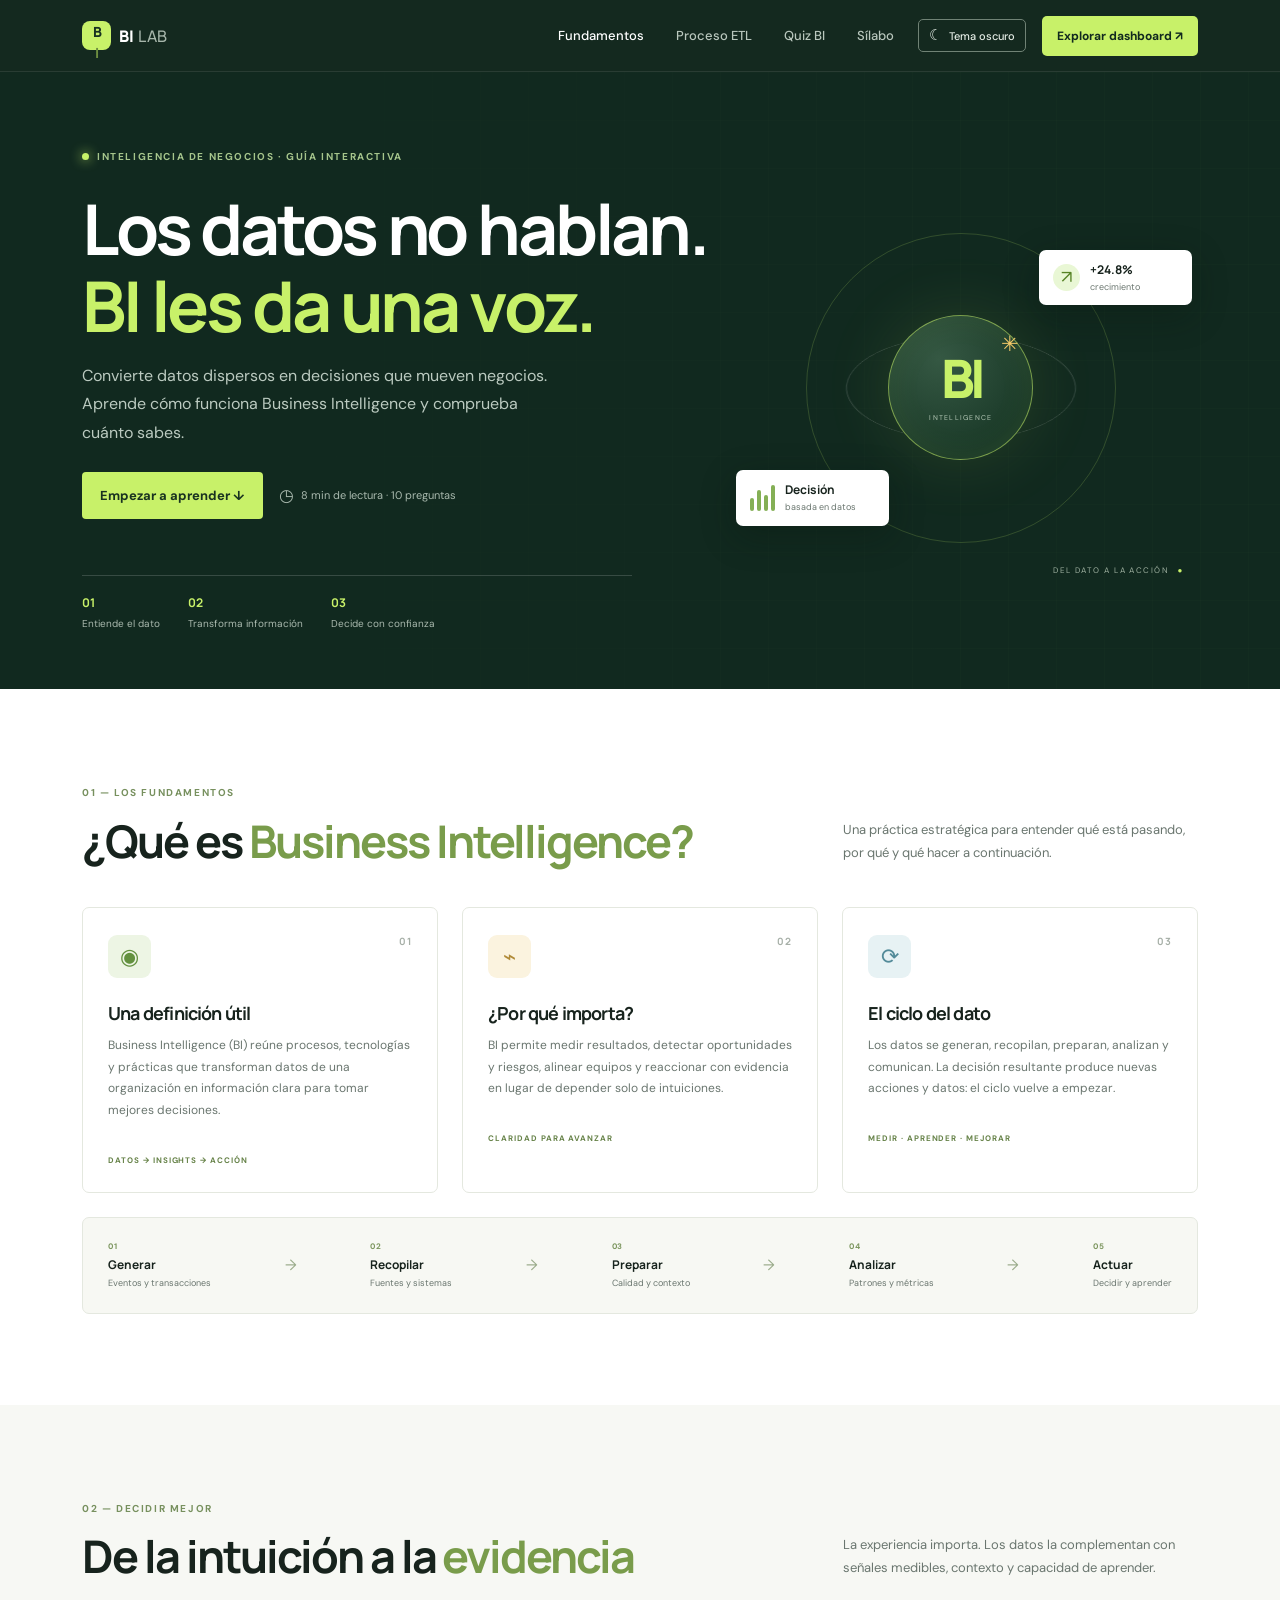
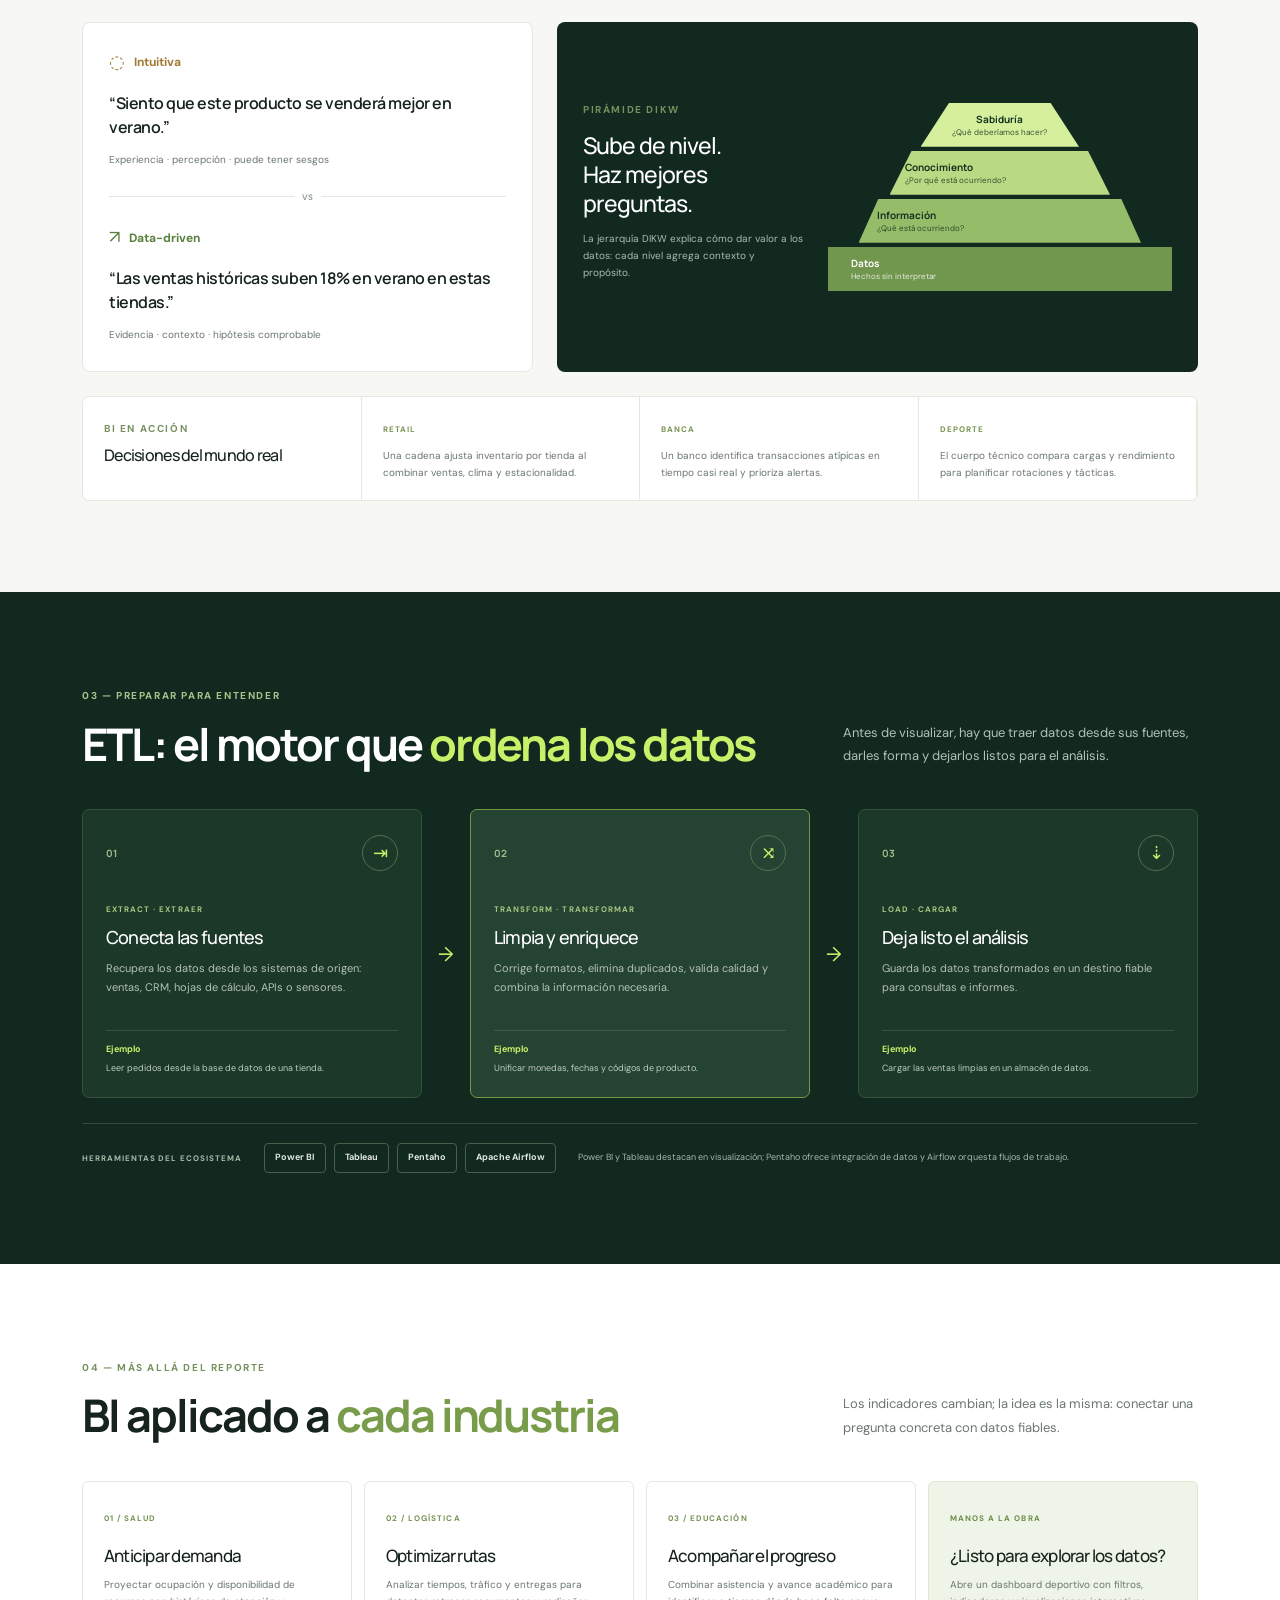
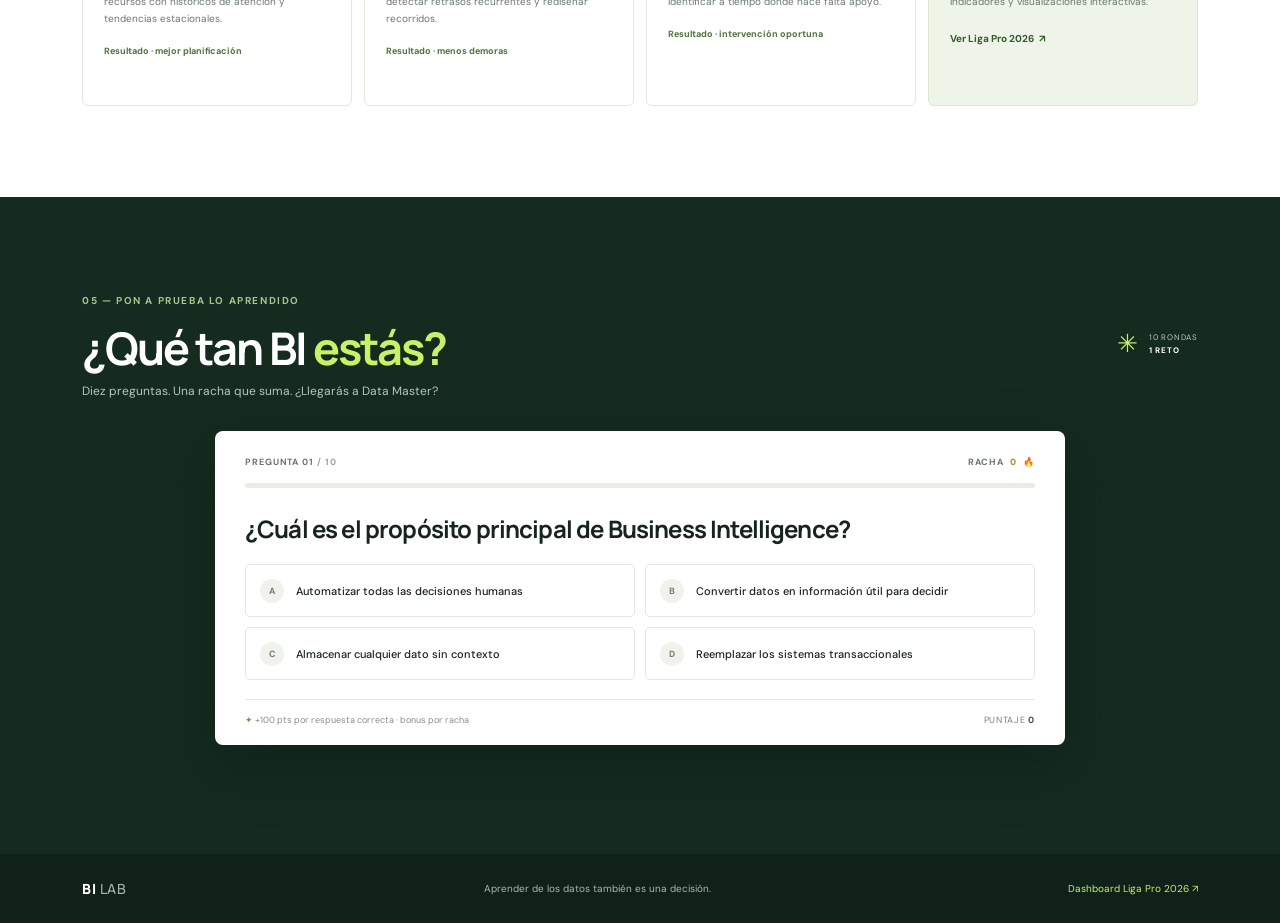
==== commit 04c80737: "nueva pagina del sìlabo" ====
--- a/index.html
+++ b/index.html
@@ -25,6 +25,7 @@
           <li class="nav-item"><a class="nav-link active" aria-current="page" href="index.html">Fundamentos</a></li>
           <li class="nav-item"><a class="nav-link" href="#etl">Proceso ETL</a></li>
           <li class="nav-item"><a class="nav-link" href="#quiz">Quiz BI</a></li>
+          <li class="nav-item"><a class="nav-link" href="syllabus.html">Sílabo</a></li>
           <li class="nav-item"><button class="theme-toggle" type="button" aria-label="Cambiar a tema oscuro" aria-pressed="false"><span class="theme-toggle-icon" aria-hidden="true">☾</span><span class="theme-toggle-label">Tema oscuro</span></button></li>
           <li class="nav-item"><a class="btn btn-nav" href="dashboard.html">Explorar dashboard <span aria-hidden="true">↗</span></a></li>
         </ul>
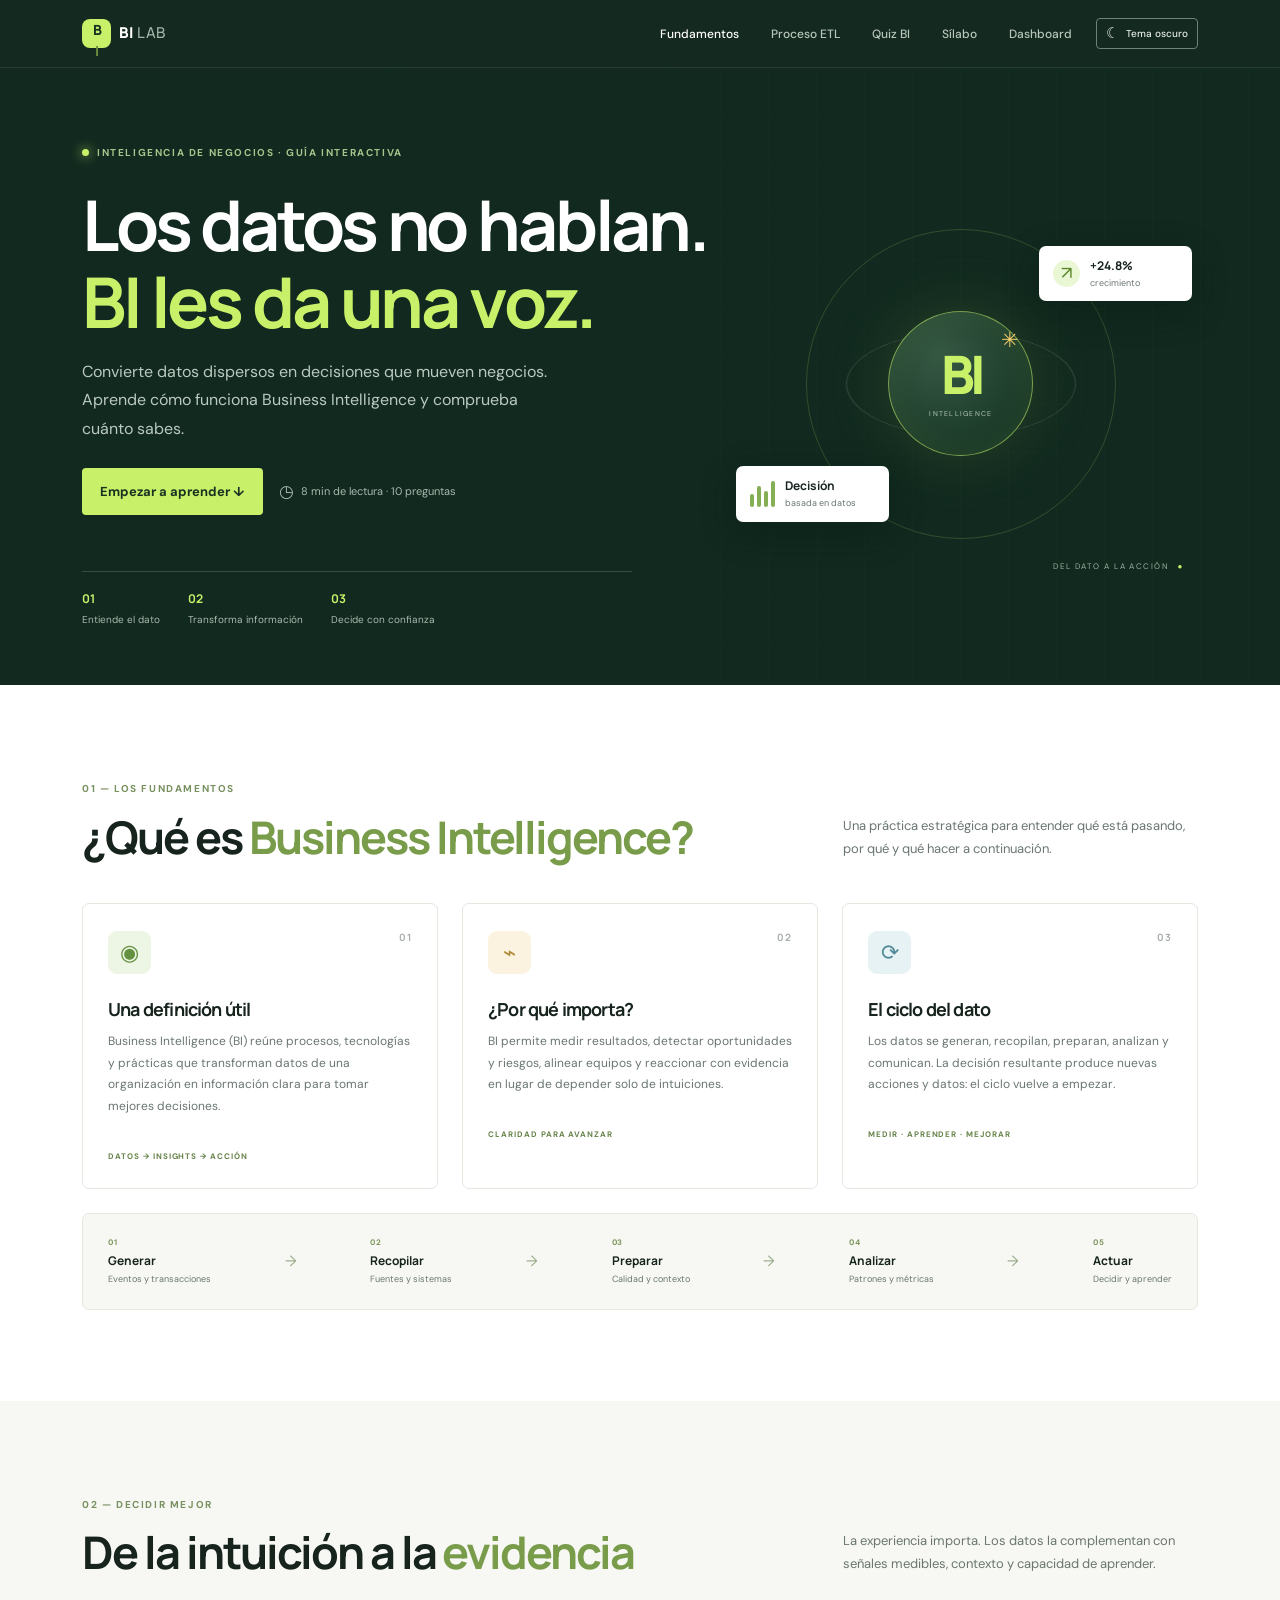
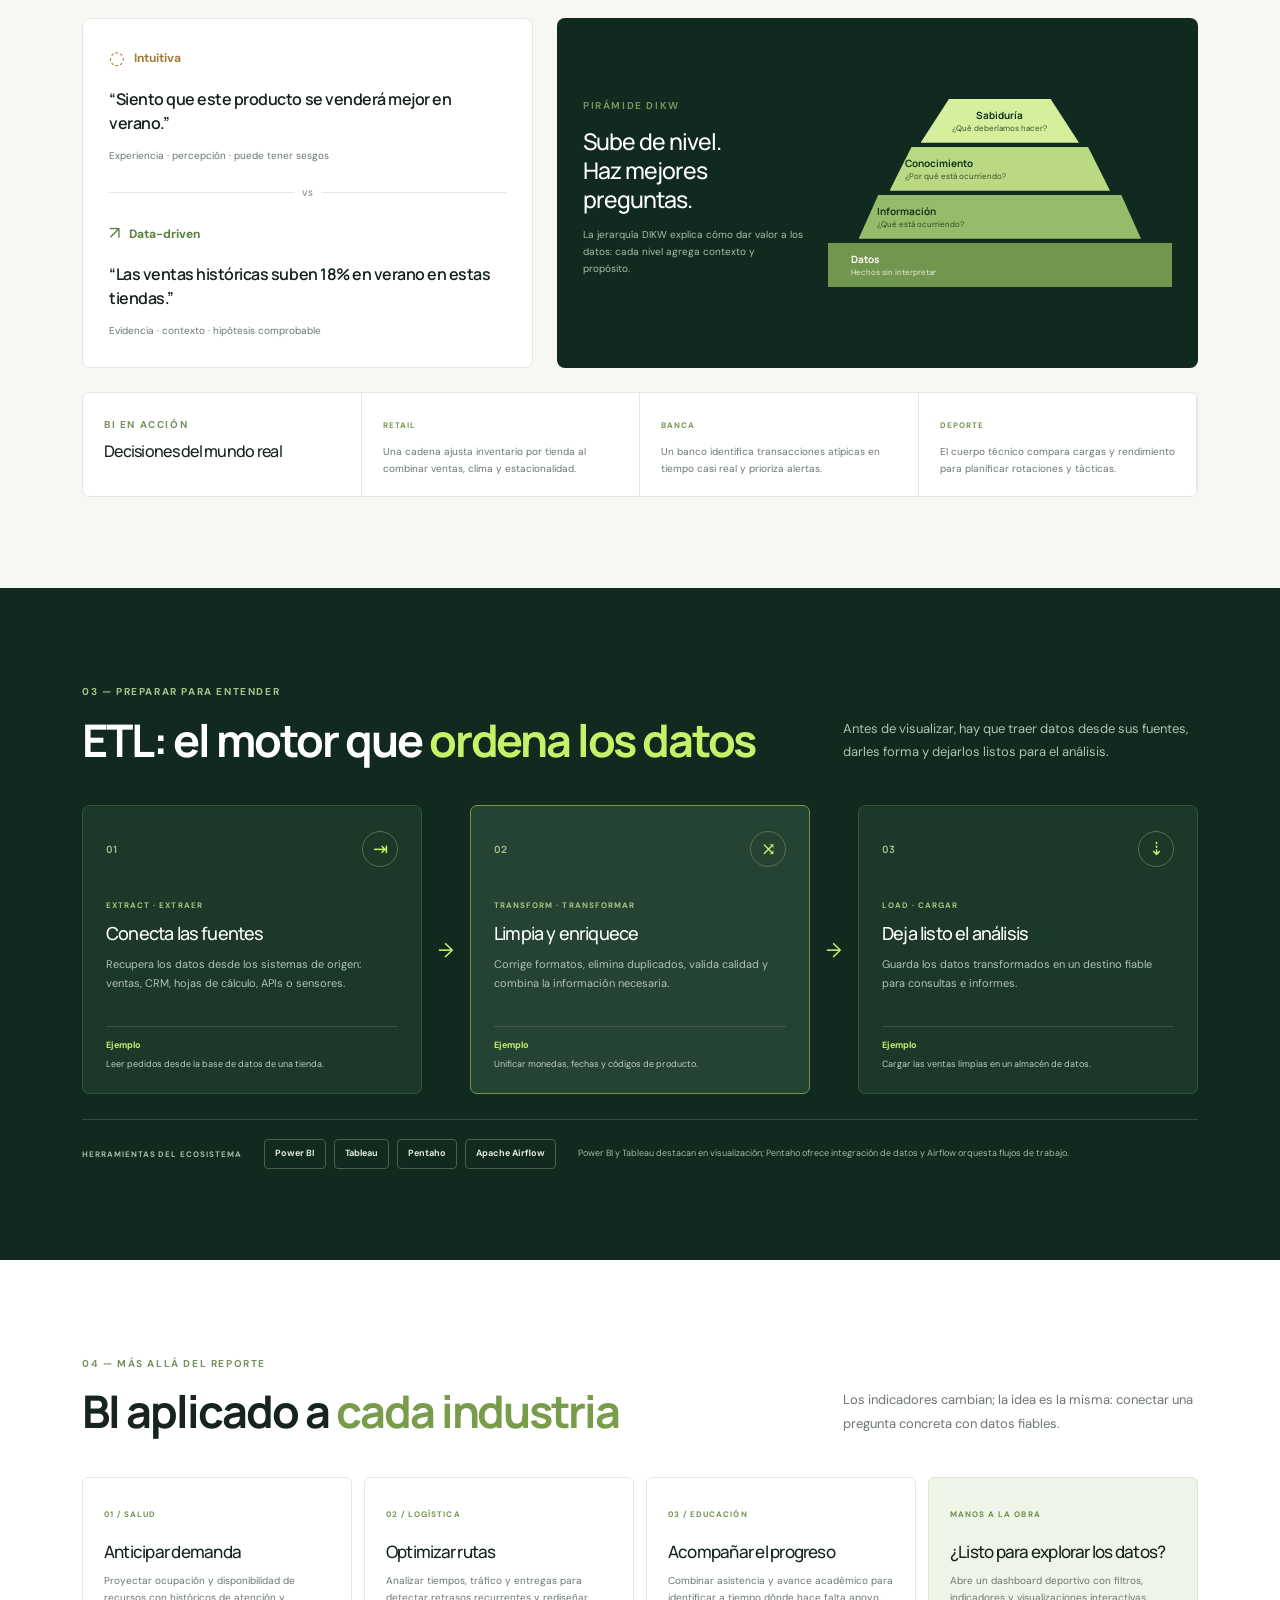
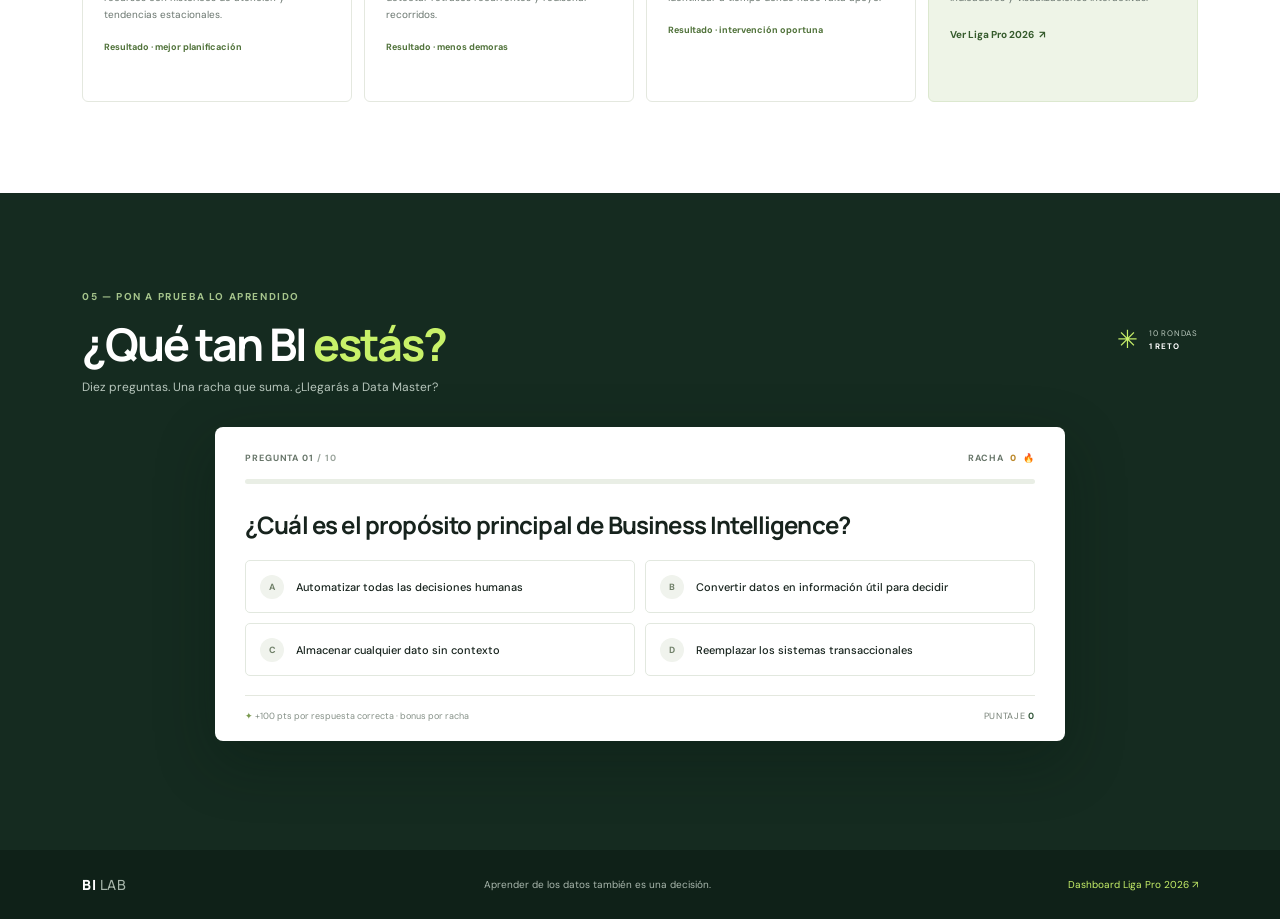
==== commit b90e48d2: "arreglo de opciones" ====
--- a/index.html
+++ b/index.html
@@ -23,11 +23,11 @@
       <div class="collapse navbar-collapse" id="mainNav">
         <ul class="navbar-nav ms-auto align-items-lg-center gap-lg-3">
           <li class="nav-item"><a class="nav-link active" aria-current="page" href="index.html">Fundamentos</a></li>
-          <li class="nav-item"><a class="nav-link" href="#etl">Proceso ETL</a></li>
-          <li class="nav-item"><a class="nav-link" href="#quiz">Quiz BI</a></li>
+          <li class="nav-item"><a class="nav-link" href="index.html#etl">Proceso ETL</a></li>
+          <li class="nav-item"><a class="nav-link" href="index.html#quiz">Quiz BI</a></li>
           <li class="nav-item"><a class="nav-link" href="syllabus.html">Sílabo</a></li>
+          <li class="nav-item"><a class="nav-link" href="dashboard.html">Dashboard</a></li>
           <li class="nav-item"><button class="theme-toggle" type="button" aria-label="Cambiar a tema oscuro" aria-pressed="false"><span class="theme-toggle-icon" aria-hidden="true">☾</span><span class="theme-toggle-label">Tema oscuro</span></button></li>
-          <li class="nav-item"><a class="btn btn-nav" href="dashboard.html">Explorar dashboard <span aria-hidden="true">↗</span></a></li>
         </ul>
       </div>
     </div>
--- a/css/styles.css
+++ b/css/styles.css
@@ -4,16 +4,16 @@
 body{font-family:var(--font-body);color:var(--ink);background:#fff;font-size:15px}
 h1,h2,h3,h4,.navbar-brand{font-family:var(--font-head);letter-spacing:-.045em}
 a{color:inherit}
-.site-nav{background:#14291f;min-height:72px;border-bottom:1px solid rgba(255,255,255,.09)}
-.theme-toggle{display:inline-flex;align-items:center;gap:7px;border:1px solid #708275;border-radius:5px;padding:8px 10px;background:transparent;color:#e4ece5;font:500 11px var(--font-body);white-space:nowrap;cursor:pointer}
+.site-nav{background:#14291f;min-height:68px;border-bottom:1px solid rgba(255,255,255,.09)}
+.theme-toggle{display:inline-flex;align-items:center;gap:7px;border:1px solid #708275;border-radius:4px;padding:7px 9px;background:transparent;color:#e4ece5;font:500 10px var(--font-body);white-space:nowrap;cursor:pointer}
 .theme-toggle:hover{border-color:var(--lime);color:var(--lime)}
 .theme-toggle:focus-visible{outline:2px solid var(--lime);outline-offset:2px}
 .theme-toggle-icon{font-size:15px;line-height:1}
-.navbar-brand{font-weight:800;font-size:16px;letter-spacing:.025em;color:#fff!important}
+.navbar-brand{font-weight:800;font-size:15px;letter-spacing:.025em;color:#fff!important}
 .brand-light,.footer-brand span{color:#a6b5aa;font-weight:500}
 .brand-mark{height:29px;width:29px;background:var(--lime);color:#183321;display:inline-grid;place-items:center;border-radius:8px;font-weight:800;font-size:14px;letter-spacing:-.08em}
 .brand-mark span{color:#6d8d40}
-.navbar-nav .nav-link{color:#b9c7bd;font-size:13px;font-weight:500}
+.navbar-nav .nav-link{color:#b9c7bd;font-size:12px;font-weight:500}
 .navbar-nav .nav-link:hover,.navbar-nav .nav-link.active{color:#fff}
 .btn-nav{color:var(--green-dark);background:var(--lime);font-size:12px;font-weight:700;border-radius:5px;padding:10px 14px}
 .btn-nav:hover,.btn-lime:hover{background:#d5fa89;color:var(--green-dark)}
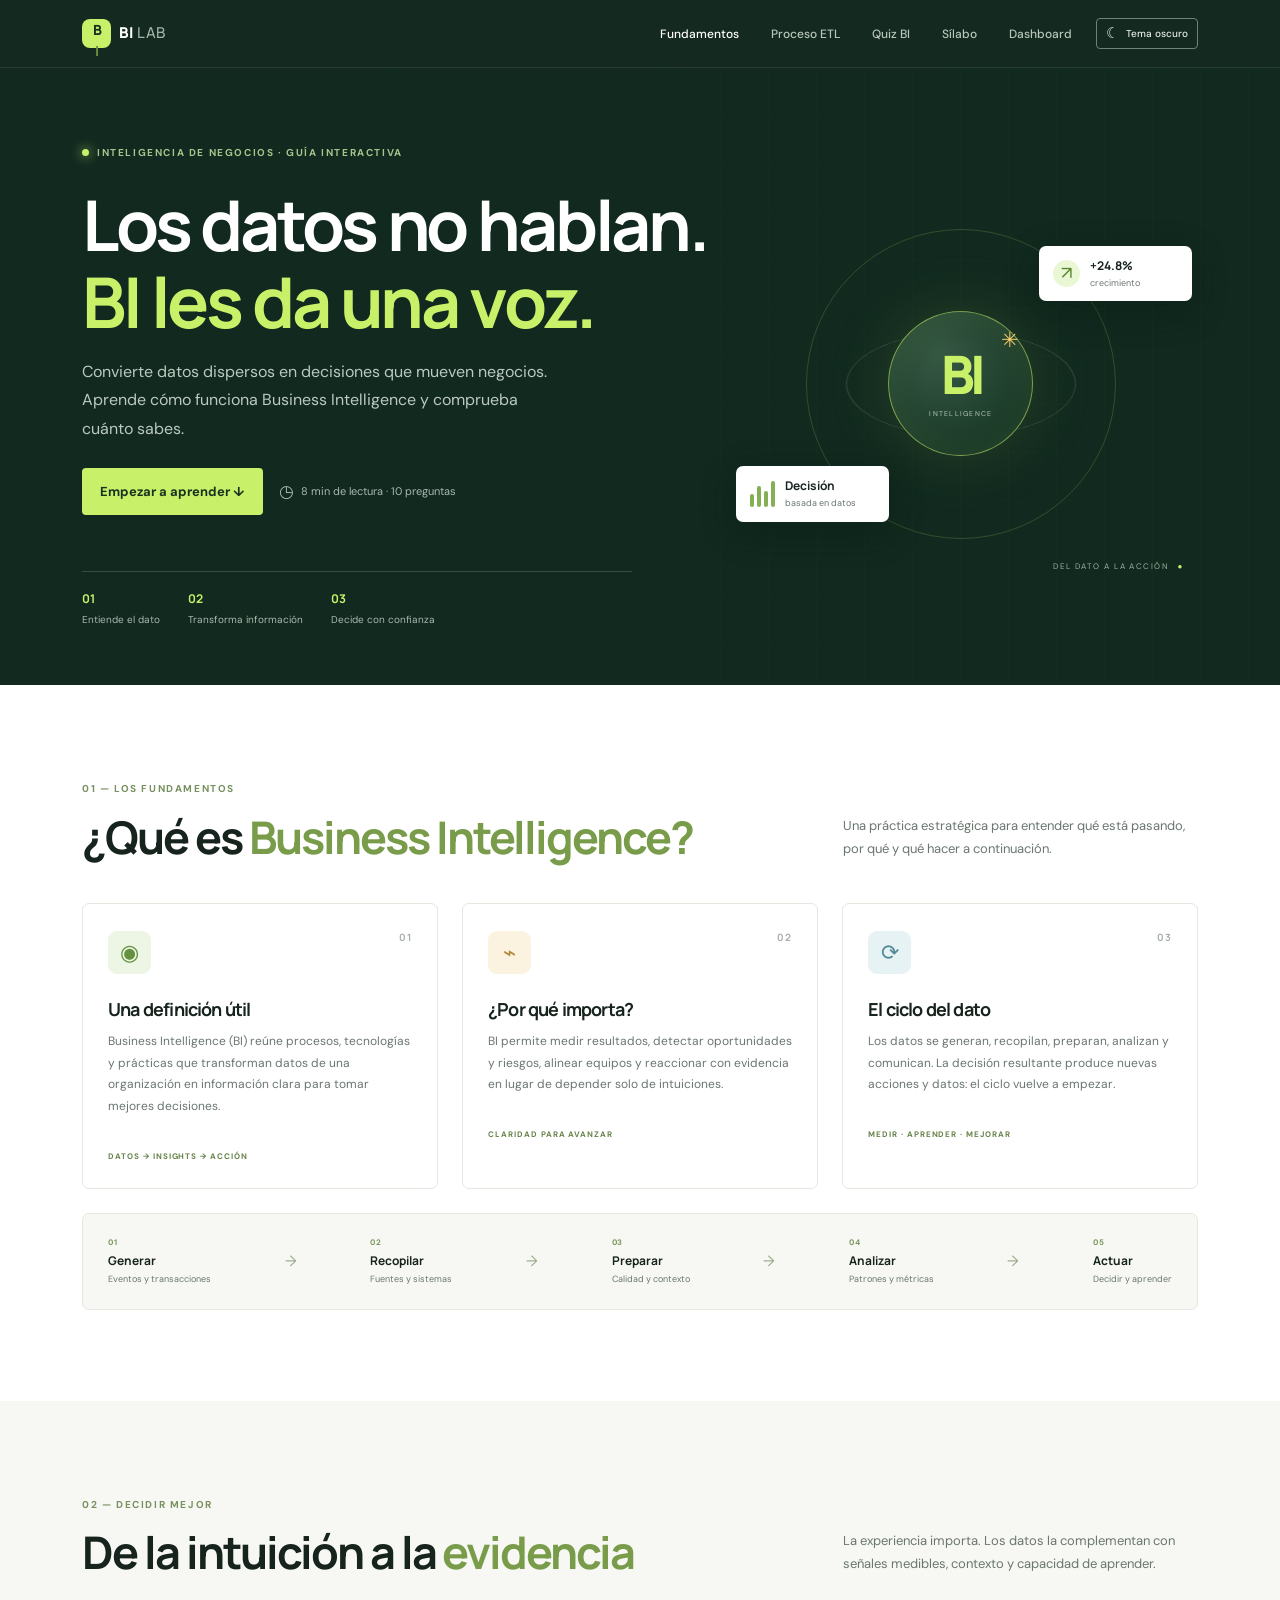
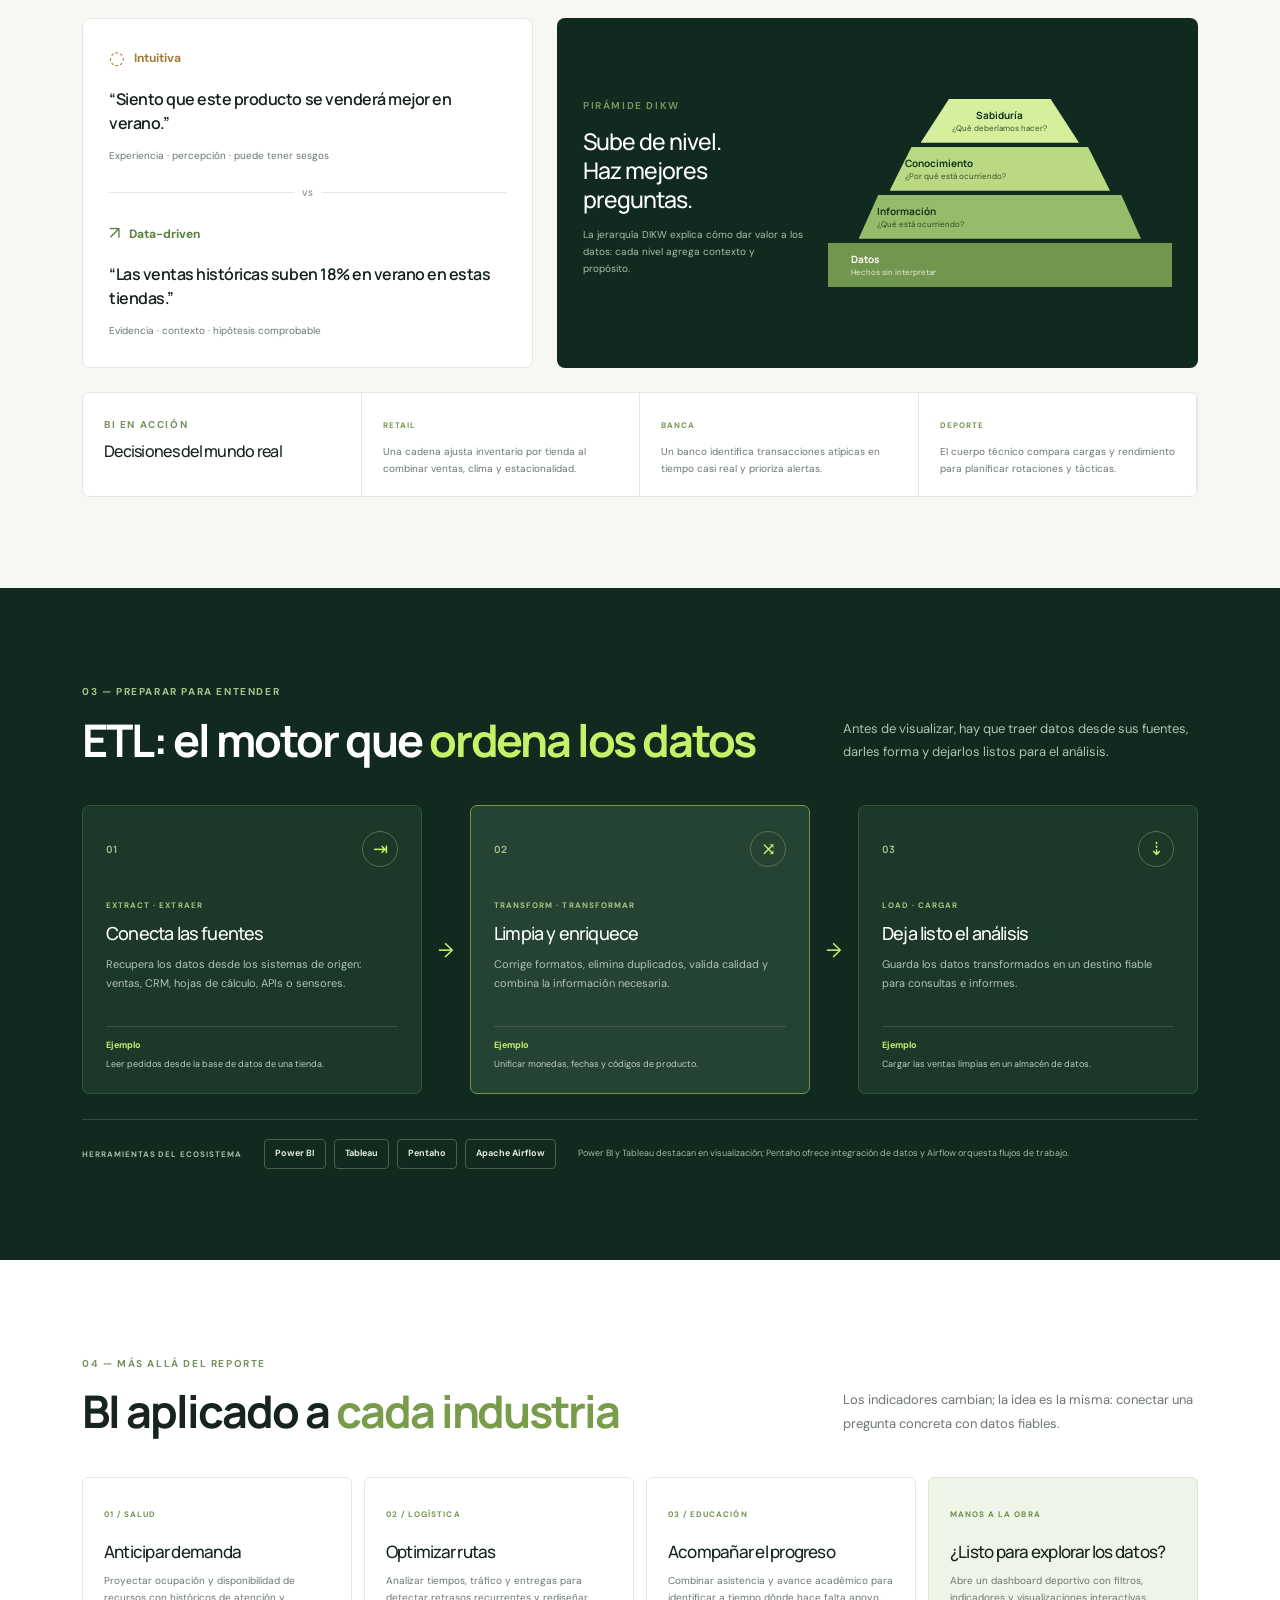
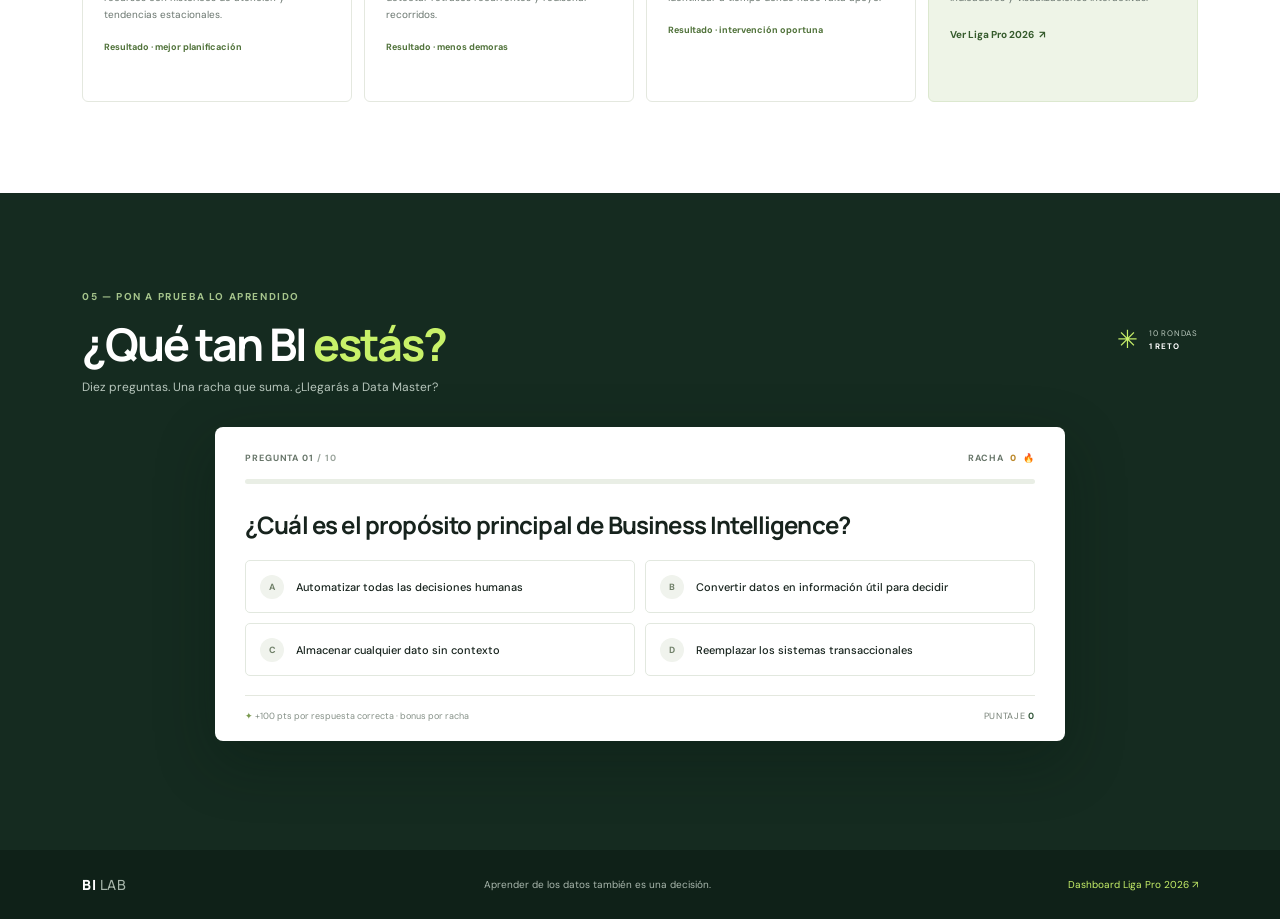
==== commit 127a4a5d: "version 5 cambios" ====
--- a/index.html
+++ b/index.html
@@ -12,15 +12,12 @@
   <link href="css/styles.css" rel="stylesheet">
 </head>
 <body>
-  <nav class="navbar navbar-expand-lg navbar-dark site-nav sticky-top" aria-label="Navegación principal">
+  <nav class="navbar navbar-expand-lg navbar-dark site-nav fixed-top" aria-label="Navegación principal">
     <div class="container">
       <a class="navbar-brand d-flex align-items-center gap-2" href="index.html" aria-label="BI Lab, inicio">
         <span class="brand-mark" aria-hidden="true">B<span>I</span></span><span>BI<span class="brand-light"> LAB</span></span>
       </a>
-      <button class="navbar-toggler" type="button" data-bs-toggle="collapse" data-bs-target="#mainNav" aria-controls="mainNav" aria-expanded="false" aria-label="Abrir menú">
-        <span class="navbar-toggler-icon"></span>
-      </button>
-      <div class="collapse navbar-collapse" id="mainNav">
+      <div class="navbar-collapse">
         <ul class="navbar-nav ms-auto align-items-lg-center gap-lg-3">
           <li class="nav-item"><a class="nav-link active" aria-current="page" href="index.html">Fundamentos</a></li>
           <li class="nav-item"><a class="nav-link" href="index.html#etl">Proceso ETL</a></li>
--- a/css/styles.css
+++ b/css/styles.css
@@ -1,10 +1,14 @@
 :root{--ink:#17231d;--muted:#6a766f;--paper:#f7f8f3;--lime:#c8f169;--green:#1c4934;--green-dark:#11291f;--gold:#eabf65;--blue:#80b7c4;--line:#e4e8df;--font-head:"Manrope",sans-serif;--font-body:"DM Sans",sans-serif}
 *{box-sizing:border-box}
 html{scroll-behavior:smooth;scroll-padding-top:82px}
-body{font-family:var(--font-body);color:var(--ink);background:#fff;font-size:15px}
+body{padding-top:68px;font-family:var(--font-body);color:var(--ink);background:#fff;font-size:15px}
 h1,h2,h3,h4,.navbar-brand{font-family:var(--font-head);letter-spacing:-.045em}
 a{color:inherit}
 .site-nav{background:#14291f;min-height:68px;border-bottom:1px solid rgba(255,255,255,.09)}
+.site-nav>.container{flex-wrap:nowrap}
+.site-nav .navbar-collapse{display:flex!important;flex:1 1 0;min-width:0;overflow-x:auto}
+.site-nav .navbar-nav{flex-direction:row;flex-wrap:nowrap;gap:4px 14px;padding:8px 0;width:max-content}
+.site-nav .navbar-brand{flex:none}
 .theme-toggle{display:inline-flex;align-items:center;gap:7px;border:1px solid #708275;border-radius:4px;padding:7px 9px;background:transparent;color:#e4ece5;font:500 10px var(--font-body);white-space:nowrap;cursor:pointer}
 .theme-toggle:hover{border-color:var(--lime);color:var(--lime)}
 .theme-toggle:focus-visible{outline:2px solid var(--lime);outline-offset:2px}
